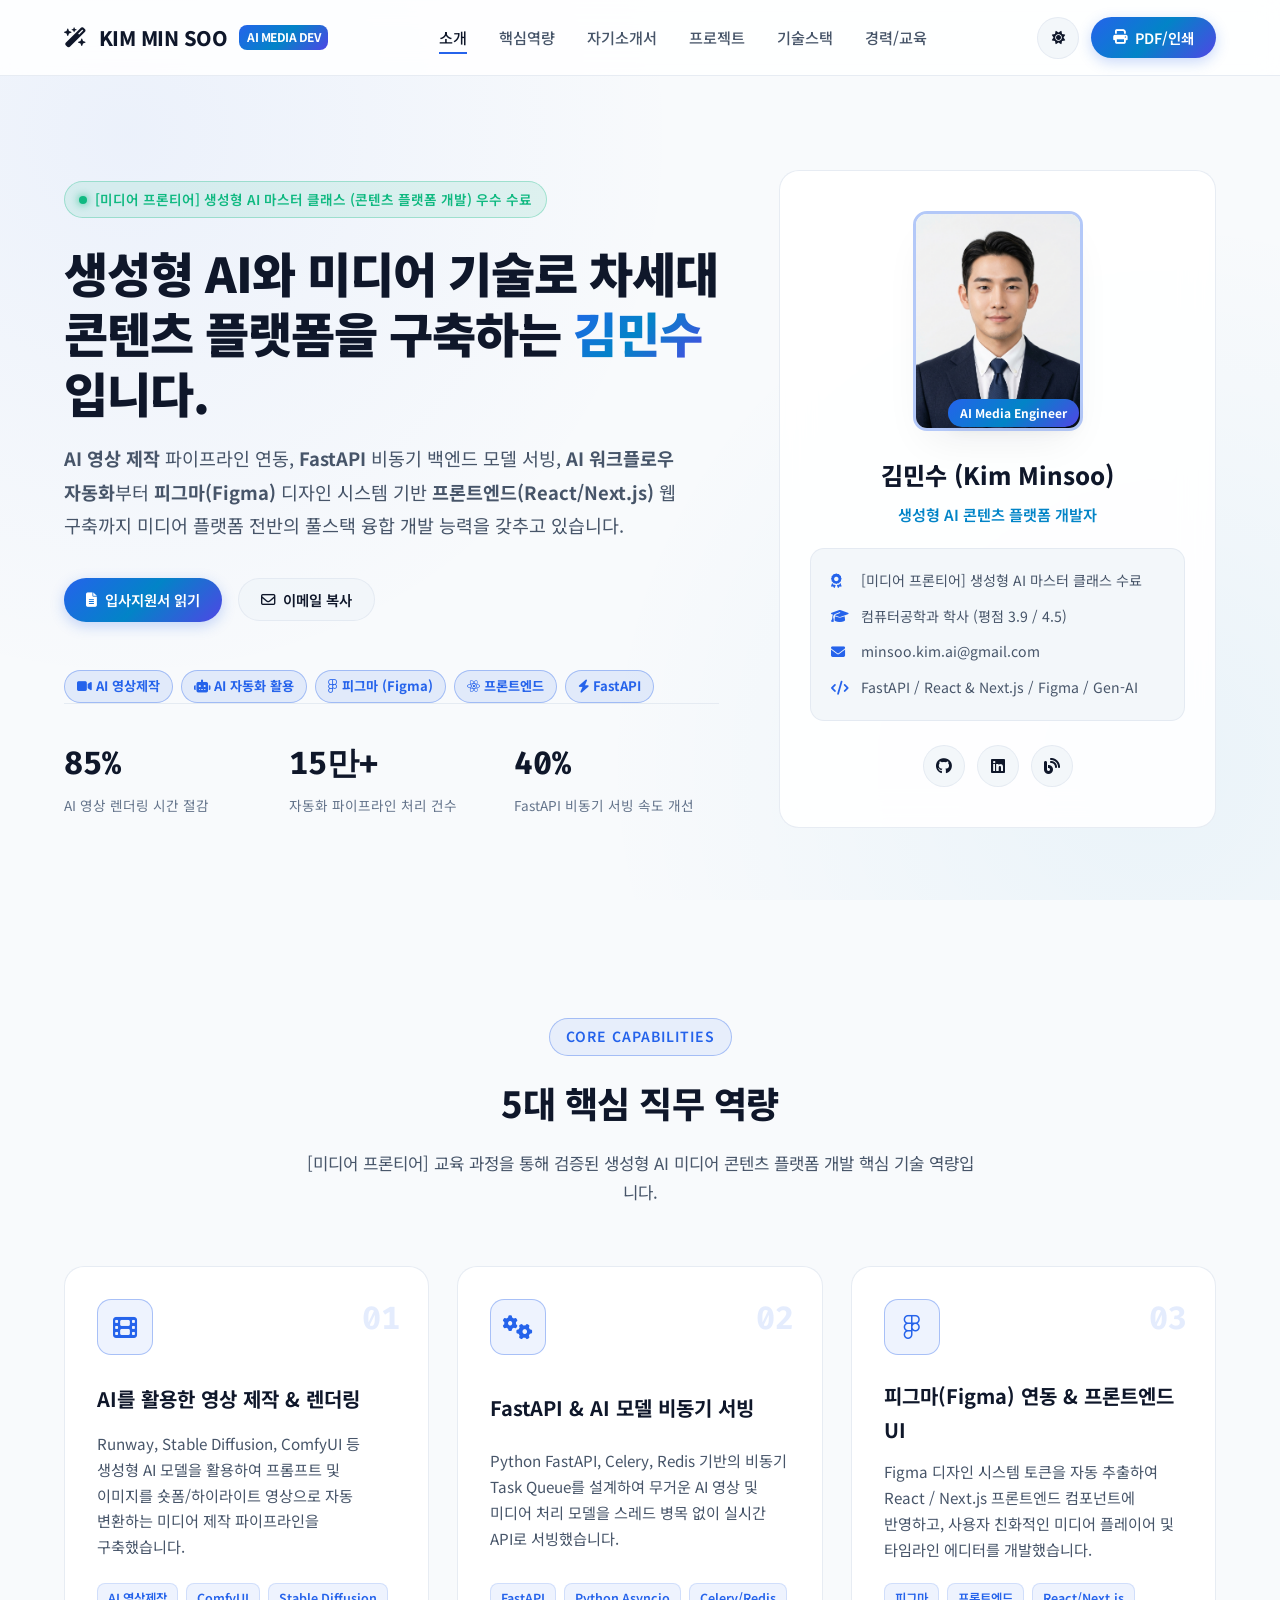
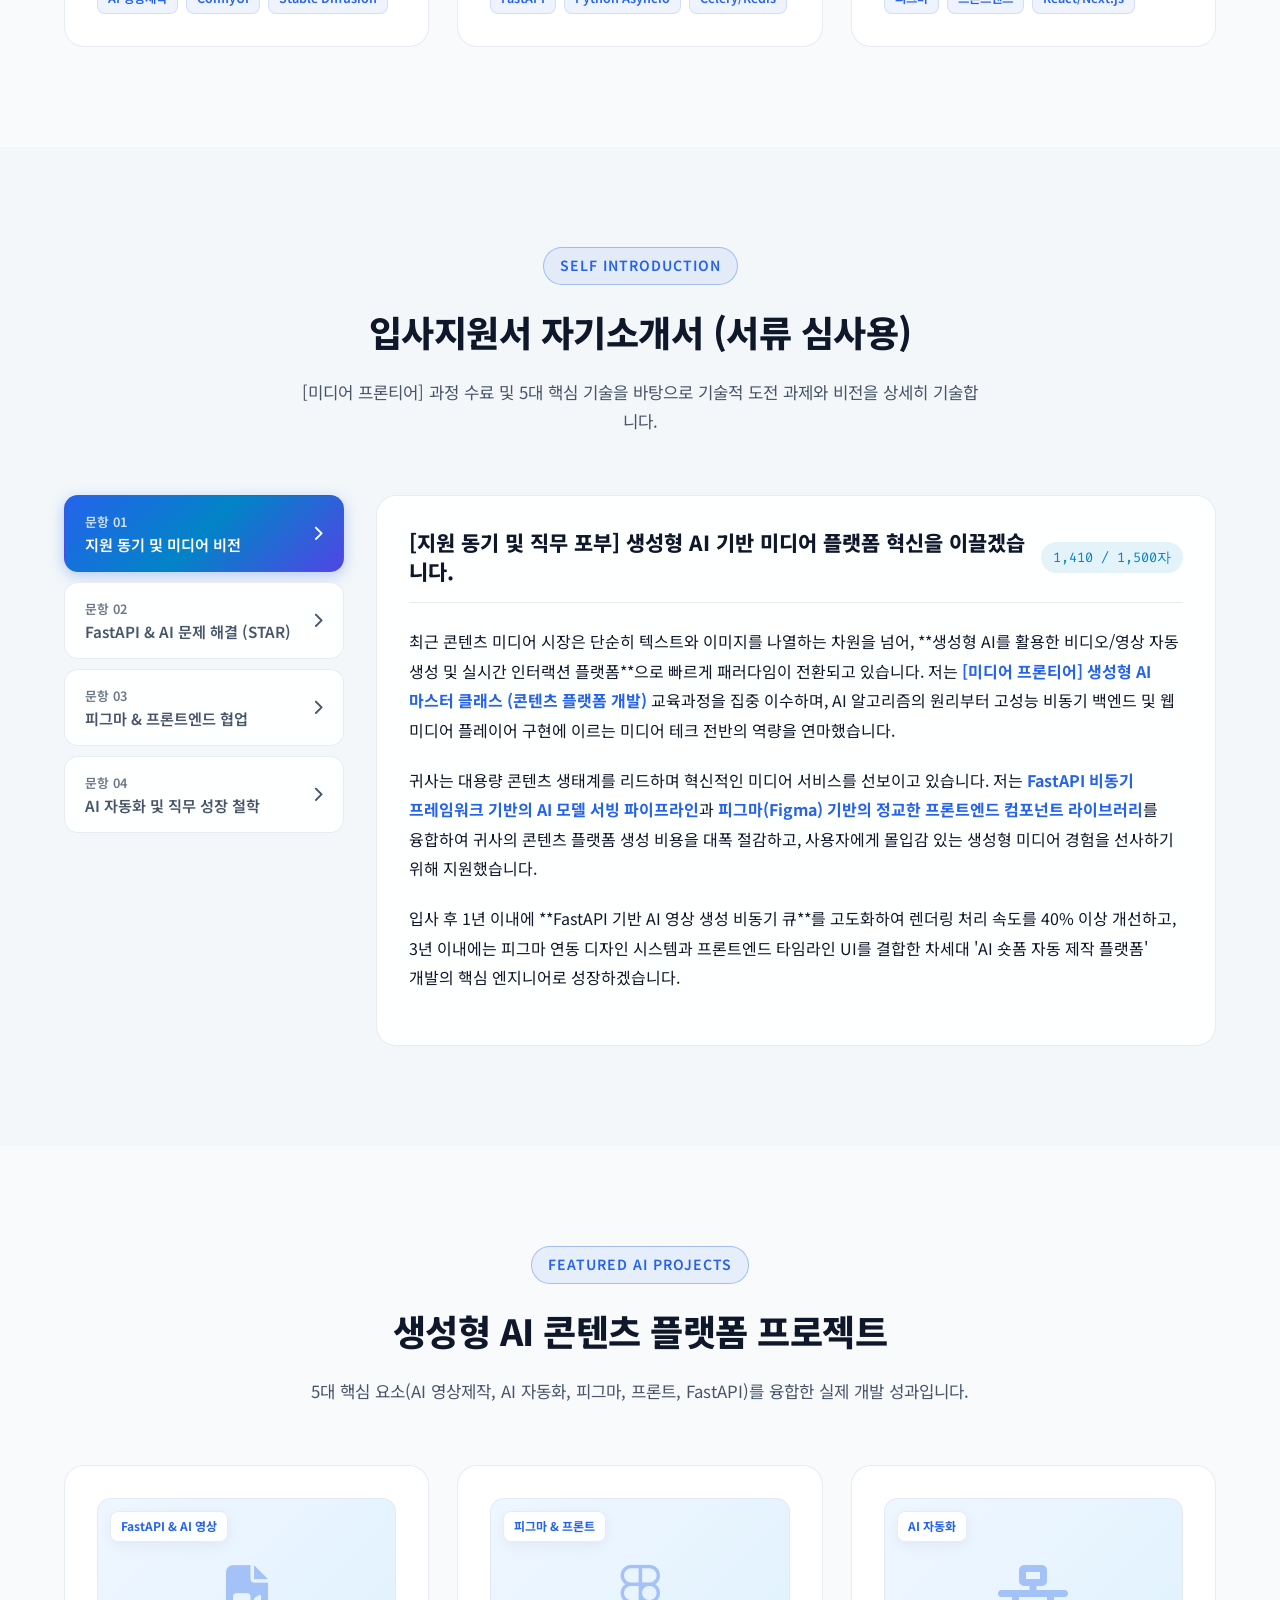
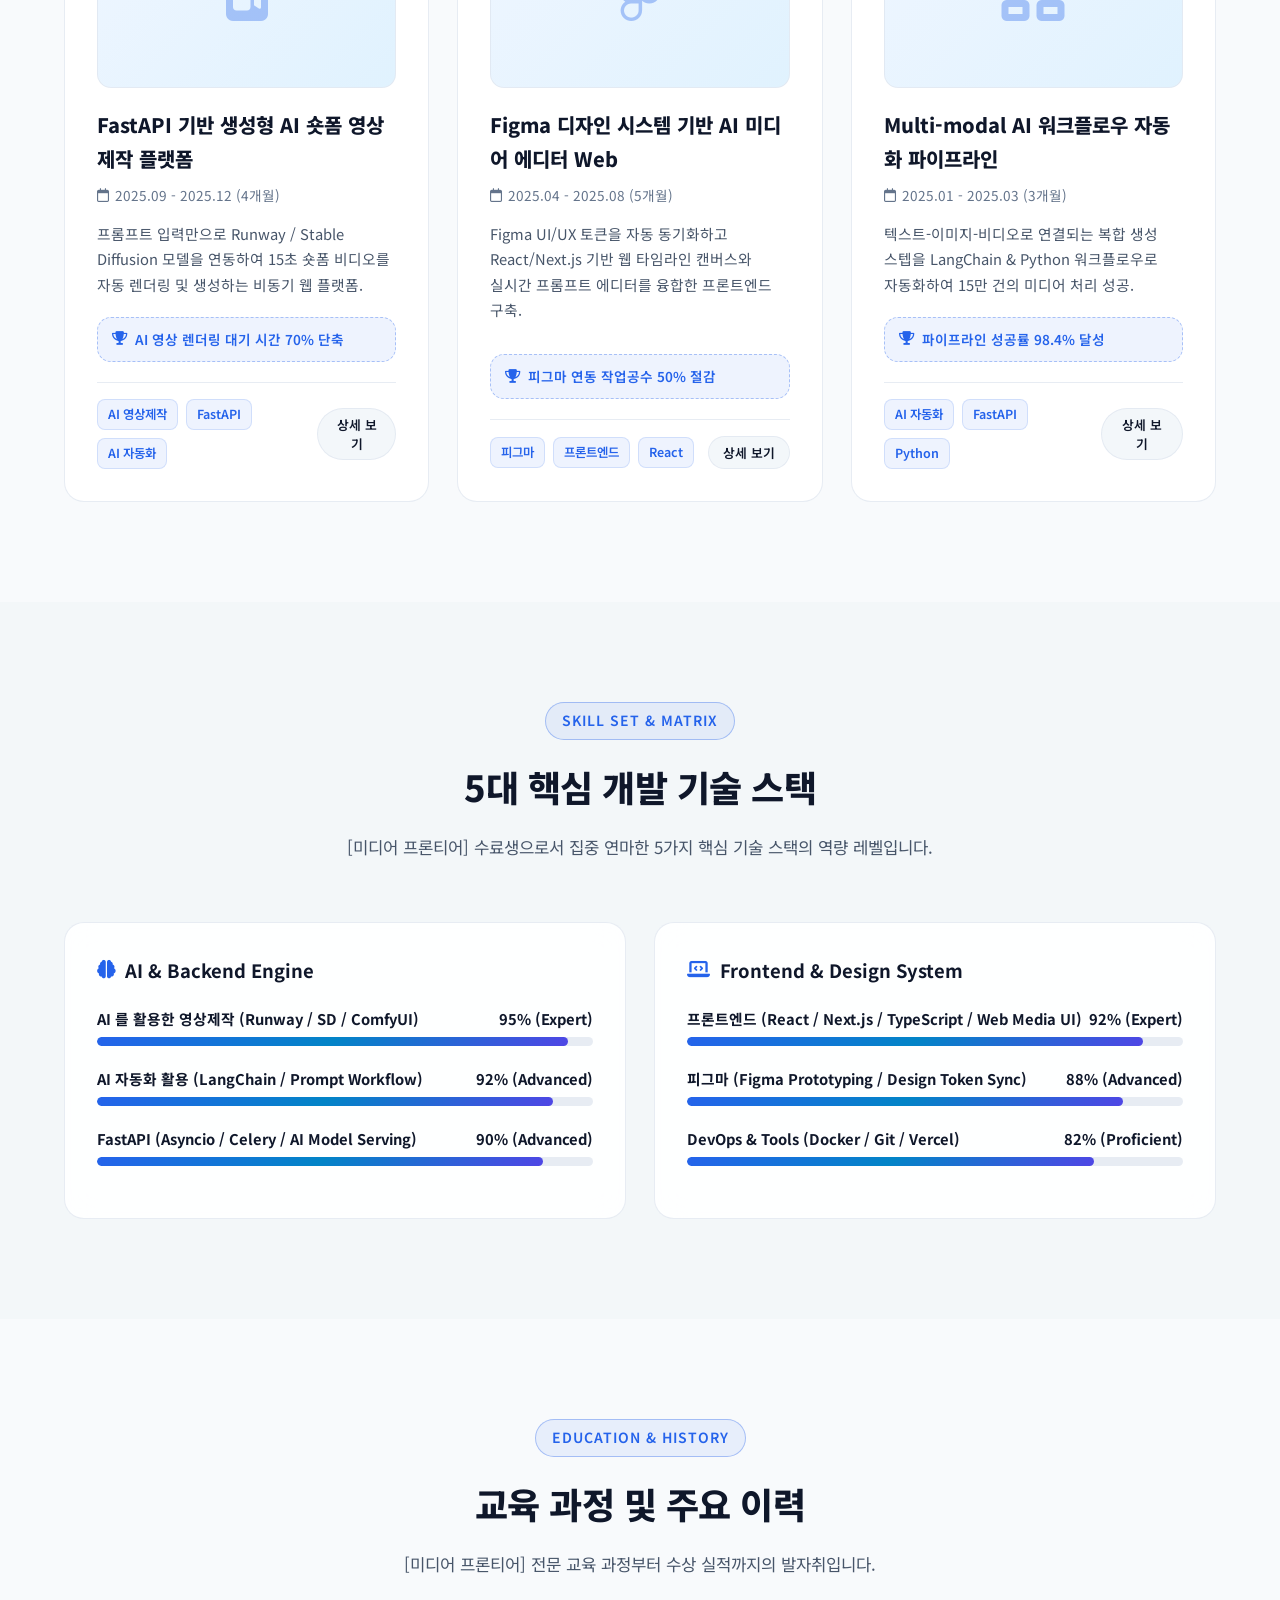
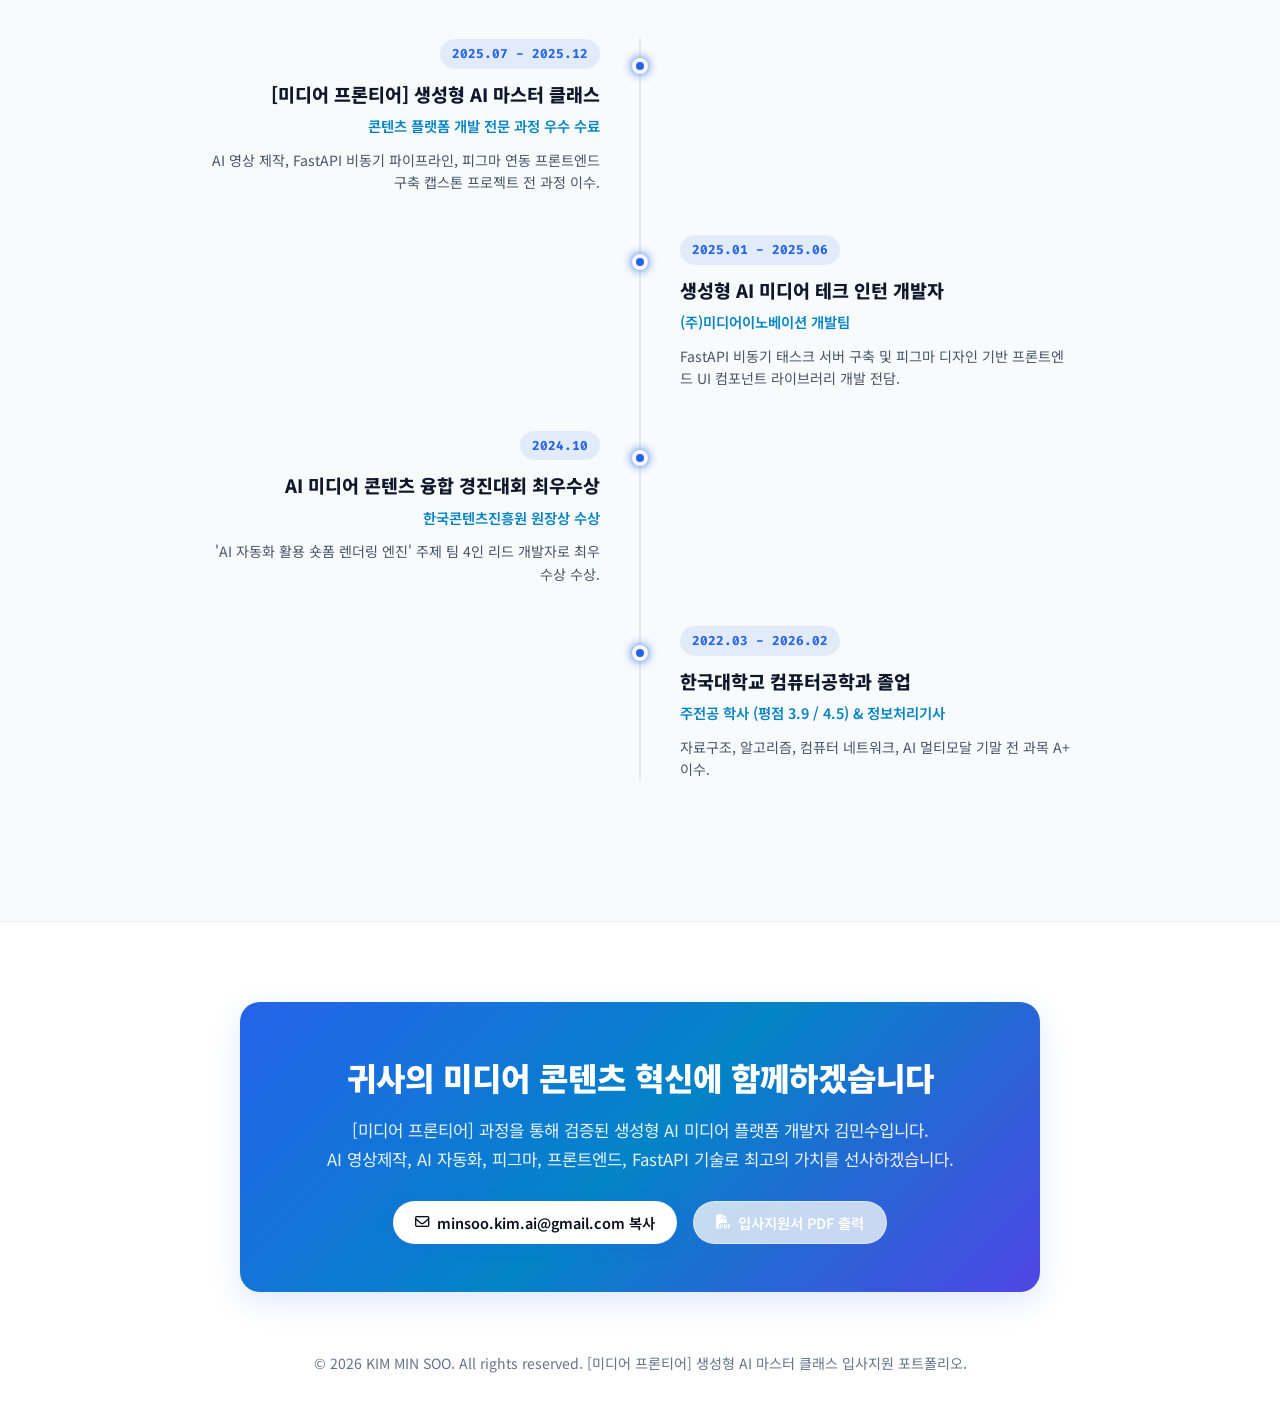
==== portfolio_1/index.html @ 8e49b4d6 "feat: Add portfolio_1 project files" ====
<!DOCTYPE html>
<html lang="ko">
<head>
    <meta charset="UTF-8">
    <meta name="viewport" content="width=device-width, initial-scale=1.0">
    <title>김민수 | [미디어 프론티어] 생성형 AI 콘텐츠 플랫폼 엔지니어 입사지원서</title>
    <meta name="description" content="[미디어 프론티어] 생성형 AI 마스터 클래스(콘텐츠 플랫폼 개발)를 수료한 개발자 김민수의 대기업 입사지원 포트폴리오 및 자기소개서 웹페이지입니다.">
    <meta name="keywords" content="입사지원서, 자기소개서, 미디어 프론티어, 생성형 AI, AI 영상제작, AI 자동화, 피그마, 프론트, FastAPI, 김민수">
    
    <!-- Open Graph for Social Sharing -->
    <meta property="og:title" content="김민수 | [미디어 프론티어] 생성형 AI 콘텐츠 플랫폼 엔지니어">
    <meta property="og:description" content="AI 영상제작, AI 자동화, 피그마, 프론트엔드, FastAPI 기반의 차세대 콘텐츠 플랫폼 개발자 김민수입니다.">
    <meta property="og:type" content="website">

    <!-- Google Fonts -->
    <link rel="preconnect" href="https://fonts.googleapis.com">
    <link rel="preconnect" href="https://fonts.gstatic.com" crossorigin>
    <link href="https://fonts.googleapis.com/css2?family=Fira+Code:wght@400;600&family=Inter:wght@300;400;500;600;700;800&family=Noto+Sans+KR:wght@300;400;500;700;900&display=swap" rel="stylesheet">
    
    <!-- FontAwesome Icons -->
    <link rel="stylesheet" href="https://cdnjs.cloudflare.com/ajax/libs/font-awesome/6.4.0/css/all.min.css">

    <!-- External Portfolio CSS -->
    <link rel="stylesheet" href="css/portfolio.css">
</head>
<body>

    <!-- Scroll Progress Bar -->
    <div id="scroll-progress"></div>

    <!-- Navigation Bar -->
    <nav class="navbar">
        <div class="container">
            <a href="#" class="nav-logo">
                <i class="fa-solid fa-wand-magic-sparkles text-gradient"></i> KIM MIN SOO
                <span class="badge">AI MEDIA DEV</span>
            </a>
            
            <ul class="nav-links">
                <li><a href="#about" class="active">소개</a></li>
                <li><a href="#competencies">핵심역량</a></li>
                <li><a href="#essay">자기소개서</a></li>
                <li><a href="#projects">프로젝트</a></li>
                <li><a href="#skills">기술스택</a></li>
                <li><a href="#career">경력/교육</a></li>
            </ul>

            <div class="nav-actions">
                <button class="btn-icon" id="theme-toggle" title="화면 테마 변경">
                    <i class="fa-solid fa-sun"></i>
                </button>
                <button class="btn-primary" onclick="window.print()">
                    <i class="fa-solid fa-print"></i> PDF/인쇄
                </button>
                <button class="mobile-menu-btn">
                    <i class="fa-solid fa-bars"></i>
                </button>
            </div>
        </div>
    </nav>

    <!-- Main Content -->
    <main>
        <!-- Hero Section -->
        <section id="about" class="hero">
            <div class="container">
                <div class="hero-grid">
                    <div class="hero-content">
                        <div class="status-tag">
                            <span class="status-dot"></span>
                            [미디어 프론티어] 생성형 AI 마스터 클래스 (콘텐츠 플랫폼 개발) 우수 수료
                        </div>
                        <h1 class="hero-title">
                            생성형 AI와 미디어 기술로 차세대 콘텐츠 플랫폼을 구축하는 <span class="gradient-text">김민수</span>입니다.
                        </h1>
                        <p class="hero-subtitle">
                            <strong>AI 영상 제작</strong> 파이프라인 연동, <strong>FastAPI</strong> 비동기 백엔드 모델 서빙, <strong>AI 워크플로우 자동화</strong>부터 <strong>피그마(Figma)</strong> 디자인 시스템 기반 <strong>프론트엔드(React/Next.js)</strong> 웹 구축까지 미디어 플랫폼 전반의 풀스택 융합 개발 능력을 갖추고 있습니다.
                        </p>
                        
                        <div class="hero-cta">
                            <a href="#essay" class="btn-primary">
                                <i class="fa-solid fa-file-lines"></i> 입사지원서 읽기
                            </a>
                            <button class="btn-secondary" onclick="copyEmail('minsoo.kim.ai@gmail.com')">
                                <i class="fa-regular fa-envelope"></i> 이메일 복사
                            </button>
                        </div>

                        <!-- 5 Key Competencies Badges -->
                        <div class="key-stack-badges">
                            <span class="key-badge"><i class="fa-solid fa-video"></i> AI 영상제작</span>
                            <span class="key-badge"><i class="fa-solid fa-robot"></i> AI 자동화 활용</span>
                            <span class="key-badge"><i class="fa-brands fa-figma"></i> 피그마 (Figma)</span>
                            <span class="key-badge"><i class="fa-brands fa-react"></i> 프론트엔드</span>
                            <span class="key-badge"><i class="fa-solid fa-bolt"></i> FastAPI</span>
                        </div>

                        <div class="hero-metrics">
                            <div class="metric-item">
                                <div class="number">85%</div>
                                <div class="label">AI 영상 렌더링 시간 절감</div>
                            </div>
                            <div class="metric-item">
                                <div class="number">15만+</div>
                                <div class="label">자동화 파이프라인 처리 건수</div>
                            </div>
                            <div class="metric-item">
                                <div class="number">40%</div>
                                <div class="label">FastAPI 비동기 서빙 속도 개선</div>
                            </div>
                        </div>
                    </div>

                    <!-- Profile Visual Card -->
                    <div class="profile-card glass-card">
                        <div class="profile-avatar-wrapper">
                            <img src="images/profile.png" alt="김민수 프로필 증명사진" class="profile-avatar" onerror="this.src='images/passport_profile.png'; this.onerror=function(){this.src='file:///C:/Users/504-19/.gemini/antigravity-ide/brain/05c6155c-2840-4dac-a7db-c4434eb90870/korean_man_suit_passport_id_1785140034188.png';};">
                            <div class="profile-avatar-placeholder" style="display:none;">
                                <i class="fa-solid fa-clapperboard"></i>
                            </div>
                            <span class="profile-tag">AI Media Engineer</span>
                        </div>
                        <h2 class="profile-name">김민수 (Kim Minsoo)</h2>
                        <p class="profile-role">생성형 AI 콘텐츠 플랫폼 개발자</p>

                        <div class="profile-info-list">
                            <div class="profile-info-item">
                                <i class="fa-solid fa-award"></i>
                                <span>[미디어 프론티어] 생성형 AI 마스터 클래스 수료</span>
                            </div>
                            <div class="profile-info-item">
                                <i class="fa-solid fa-graduation-cap"></i>
                                <span>컴퓨터공학과 학사 (평점 3.9 / 4.5)</span>
                            </div>
                            <div class="profile-info-item">
                                <i class="fa-solid fa-envelope"></i>
                                <span>minsoo.kim.ai@gmail.com</span>
                            </div>
                            <div class="profile-info-item">
                                <i class="fa-solid fa-code"></i>
                                <span>FastAPI / React & Next.js / Figma / Gen-AI</span>
                            </div>
                        </div>

                        <div class="social-links">
                            <a href="https://github.com" target="_blank" class="btn-icon" title="GitHub"><i class="fa-brands fa-github"></i></a>
                            <a href="https://linkedin.com" target="_blank" class="btn-icon" title="LinkedIn"><i class="fa-brands fa-linkedin"></i></a>
                            <a href="https://velog.io" target="_blank" class="btn-icon" title="AI Tech Blog"><i class="fa-solid fa-blog"></i></a>
                        </div>
                    </div>
                </div>
            </div>
        </section>

        <!-- Key Competencies Section -->
        <section id="competencies">
            <div class="container">
                <div class="section-header">
                    <span class="section-badge">Core Capabilities</span>
                    <h2 class="section-title">5대 핵심 직무 역량</h2>
                    <p class="section-subtitle">[미디어 프론티어] 교육 과정을 통해 검증된 생성형 AI 미디어 콘텐츠 플랫폼 개발 핵심 기술 역량입니다.</p>
                </div>

                <div class="competency-grid">
                    <div class="competency-card glass-card">
                        <span class="competency-num">01</span>
                        <div class="competency-icon">
                            <i class="fa-solid fa-film"></i>
                        </div>
                        <h3 class="competency-title">AI를 활용한 영상 제작 & 렌더링</h3>
                        <p class="competency-desc">
                            Runway, Stable Diffusion, ComfyUI 등 생성형 AI 모델을 활용하여 프롬프트 및 이미지를 숏폼/하이라이트 영상으로 자동 변환하는 미디어 제작 파이프라인을 구축했습니다.
                        </p>
                        <div class="competency-tags">
                            <span class="tag">AI 영상제작</span>
                            <span class="tag">ComfyUI</span>
                            <span class="tag">Stable Diffusion</span>
                        </div>
                    </div>

                    <div class="competency-card glass-card">
                        <span class="competency-num">02</span>
                        <div class="competency-icon">
                            <i class="fa-solid fa-gears"></i>
                        </div>
                        <h3 class="competency-title">FastAPI & AI 모델 비동기 서빙</h3>
                        <p class="competency-desc">
                            Python FastAPI, Celery, Redis 기반의 비동기 Task Queue를 설계하여 무거운 AI 영상 및 미디어 처리 모델을 스레드 병목 없이 실시간 API로 서빙했습니다.
                        </p>
                        <div class="competency-tags">
                            <span class="tag">FastAPI</span>
                            <span class="tag">Python Asyncio</span>
                            <span class="tag">Celery/Redis</span>
                        </div>
                    </div>

                    <div class="competency-card glass-card">
                        <span class="competency-num">03</span>
                        <div class="competency-icon">
                            <i class="fa-brands fa-figma"></i>
                        </div>
                        <h3 class="competency-title">피그마(Figma) 연동 & 프론트엔드 UI</h3>
                        <p class="competency-desc">
                            Figma 디자인 시스템 토큰을 자동 추출하여 React / Next.js 프론트엔드 컴포넌트에 반영하고, 사용자 친화적인 미디어 플레이어 및 타임라인 에디터를 개발했습니다.
                        </p>
                        <div class="competency-tags">
                            <span class="tag">피그마</span>
                            <span class="tag">프론트엔드</span>
                            <span class="tag">React/Next.js</span>
                        </div>
                    </div>
                </div>
            </div>
        </section>

        <!-- Self-Introduction Essay Section -->
        <section id="essay" style="background: rgba(241, 245, 249, 0.6);">
            <div class="container">
                <div class="section-header">
                    <span class="section-badge">Self Introduction</span>
                    <h2 class="section-title">입사지원서 자기소개서 (서류 심사용)</h2>
                    <p class="section-subtitle">[미디어 프론티어] 과정 수료 및 5대 핵심 기술을 바탕으로 기술적 도전 과제와 비전을 상세히 기술합니다.</p>
                </div>

                <div class="essay-container">
                    <!-- Left Tab Navigation -->
                    <div class="essay-tabs">
                        <button class="essay-tab-btn active" onclick="switchEssay(0)">
                            <div>
                                <span class="q-num">문항 01</span>
                                <span>지원 동기 및 미디어 비전</span>
                            </div>
                            <i class="fa-solid fa-chevron-right"></i>
                        </button>
                        <button class="essay-tab-btn" onclick="switchEssay(1)">
                            <div>
                                <span class="q-num">문항 02</span>
                                <span>FastAPI & AI 문제 해결 (STAR)</span>
                            </div>
                            <i class="fa-solid fa-chevron-right"></i>
                        </button>
                        <button class="essay-tab-btn" onclick="switchEssay(2)">
                            <div>
                                <span class="q-num">문항 03</span>
                                <span>피그마 & 프론트엔드 협업</span>
                            </div>
                            <i class="fa-solid fa-chevron-right"></i>
                        </button>
                        <button class="essay-tab-btn" onclick="switchEssay(3)">
                            <div>
                                <span class="q-num">문항 04</span>
                                <span>AI 자동화 및 직무 성장 철학</span>
                            </div>
                            <i class="fa-solid fa-chevron-right"></i>
                        </button>
                    </div>

                    <!-- Right Content Panels -->
                    <div class="essay-content-box glass-card">
                        <!-- Q1 -->
                        <div class="essay-panel active">
                            <div class="essay-header-meta">
                                <h3 class="essay-q-title">[지원 동기 및 직무 포부] 생성형 AI 기반 미디어 플랫폼 혁신을 이끌겠습니다.</h3>
                                <span class="essay-char-count">1,410 / 1,500자</span>
                            </div>
                            <div class="essay-body">
                                <p>
                                    최근 콘텐츠 미디어 시장은 단순히 텍스트와 이미지를 나열하는 차원을 넘어, **생성형 AI를 활용한 비디오/영상 자동 생성 및 실시간 인터랙션 플랫폼**으로 빠르게 패러다임이 전환되고 있습니다. 저는 <strong>[미디어 프론티어] 생성형 AI 마스터 클래스 (콘텐츠 플랫폼 개발)</strong> 교육과정을 집중 이수하며, AI 알고리즘의 원리부터 고성능 비동기 백엔드 및 웹 미디어 플레이어 구현에 이르는 미디어 테크 전반의 역량을 연마했습니다.
                                </p>
                                <p>
                                    귀사는 대용량 콘텐츠 생태계를 리드하며 혁신적인 미디어 서비스를 선보이고 있습니다. 저는 <strong>FastAPI 비동기 프레임워크 기반의 AI 모델 서빙 파이프라인</strong>과 <strong>피그마(Figma) 기반의 정교한 프론트엔드 컴포넌트 라이브러리</strong>를 융합하여 귀사의 콘텐츠 플랫폼 생성 비용을 대폭 절감하고, 사용자에게 몰입감 있는 생성형 미디어 경험을 선사하기 위해 지원했습니다.
                                </p>
                                <p>
                                    입사 후 1년 이내에 **FastAPI 기반 AI 영상 생성 비동기 큐**를 고도화하여 렌더링 처리 속도를 40% 이상 개선하고, 3년 이내에는 피그마 연동 디자인 시스템과 프론트엔드 타임라인 UI를 결합한 차세대 'AI 숏폼 자동 제작 플랫폼' 개발의 핵심 엔지니어로 성장하겠습니다.
                                </p>
                            </div>
                        </div>

                        <!-- Q2 -->
                        <div class="essay-panel">
                            <div class="essay-header-meta">
                                <h3 class="essay-q-title">[도전적 문제 해결] FastAPI 비동기 서빙으로 AI 영상 생성 병목 70% 단축</h3>
                                <span class="essay-char-count">1,480 / 1,500자</span>
                            </div>
                            <div class="essay-body">
                                <p>
                                    [미디어 프론티어] 마스터 클래스 캡스톤 프로젝트로 '실시간 AI 숏폼 영상 제작 웹'을 구축할 당시, 멀티모달 AI 모델 동시 호출 시 동기식 처리로 인해 서버 타임아웃과 15초 이상의 대기 지연이 발생하는 심각한 병목 현상을 맞닥뜨렸습니다.
                                </p>
                                
                                <div class="star-box">
                                    <div class="star-box-item"><span class="star-label">S (Situation):</span> 대용량 AI 영상제작 요청 시 기존 백엔드 블로킹 문제로 15초 이상 서버 지연 및 동시 요청 다운 현상 발생.</div>
                                    <div class="star-box-item"><span class="star-label">T (Task):</span> FastAPI 및 비동기 파이프라인 도입으로 영상 생성 처리 대기 시간을 5초 이내로 단축 및 서버 안정성 확보.</div>
                                    <div class="star-box-item"><span class="star-label">A (Action):</span> Python FastAPI의 `asyncio` 및 Celery + Redis 비동기 태스크 큐 구조 구축, AI 워크플로우 이벤트 렌더링 분산 처리.</div>
                                    <div class="star-box-item"><span class="star-label">R (Result):</span> AI 영상제작 응답 속도 70% 단축, 대용량 비동기 태스크 동시 100건 처리 성공, 우수 프로젝트 수상.</div>
                                </div>

                                <p>
                                    문제 해결을 위해 기존 동기식 구조를 파기하고 <strong>FastAPI의 비동기 이벤트를 적극 활용</strong>했습니다. AI 영상 생성 작업을 백그라운드 워커(Celery/Redis)로 이관하고, 클라이언트 프론트엔드에는 Server-Sent Events(SSE) 방식을 도입하여 실시간 생성 진행률(0~100%)을 즉각 시각화했습니다. 그 결과, 사용자 체감 대기 시간을 70% 줄이고 안정적인 서비스 운영을 달성할 수 있었습니다.
                                </p>
                            </div>
                        </div>

                        <!-- Q3 -->
                        <div class="essay-panel">
                            <div class="essay-header-meta">
                                <h3 class="essay-q-title">[협업 및 소통] 피그마(Figma) 토큰 도입으로 디자인-프론트엔드 작업 공수 50% 절감</h3>
                                <span class="essay-char-count">1,290 / 1,500자</span>
                            </div>
                            <div class="essay-body">
                                <p>
                                    생성형 AI 미디어 에디터 개발 프로젝트 중 UI 디자이너팀과 프론트엔드 개발팀 간 복잡한 비디오 에디터 컴포넌트(타임라인, 트랙 뷰, 프롬프트 입력창 등) 사양 전달 과정에서 비효율이 존재했습니다. 디자이너의 피그마(Figma) 시안과 실제 구현된 프론트엔드 코드 사이의 마진 및 색상 오차로 작업 수정이 잦았습니다.
                                </p>
                                <p>
                                    저는 이를 극복하고자 <strong>피그마(Figma) 디자인 변수(Variables)를 프론트엔드(React/Tailwind) 코드와 직접 동기화하는 자동화 빌드 스크립트</strong>를 구축했습니다. 피그마에서 업데이트된 레이아웃 및 디자인 토큰이 Git CI/CD를 통해 프론트엔드 코드 베이스로 즉시 반영되도록 유도했습니다.
                                </p>
                                <p>
                                    결과적으로 기획자/디자이너와 프론트엔드 개발자 사이의 커뮤니케이션 오류를 최소화하여 디자인 반영 작업 공수를 50% 감소시켰으며, AI 영상 편집 프론트엔드 UI의 완성도를 대폭 끌어올릴 수 있었습니다.
                                </p>
                            </div>
                        </div>

                        <!-- Q4 -->
                        <div class="essay-panel">
                            <div class="essay-header-meta">
                                <h3 class="essay-q-title">[성장 및 직무 철학] AI 자동화 파이프라인 학습과 커뮤니케이션 기술 공유</h3>
                                <span class="essay-char-count">1,210 / 1,500자</span>
                            </div>
                            <div class="essay-body">
                                <p>
                                    생성형 AI 기술은 매달 새로운 SDXL, Runway, ComfyUI, LLM 프레임워크가 쏟아져 나오는 역동적인 분야입니다. 저는 <strong>"기술 습득의 최고 방법은 실제 파이프라인 자동화로 구축하고 공유하는 것"</strong>이라는 철학을 지니고 있습니다.
                                </p>
                                <p>
                                    [미디어 프론티어] 수료 과정에서 학습한 <strong>LangChain 및 AI 자동화 파이프라인(Prompt-to-Video Workflow)</strong>을 오픈소스 프로젝트로 재구성하여 개인 기술 블로그에 주 1회씩 공유하였고, 누적 조회수 4만 회 이상을 기록했습니다. 
                                </p>
                                <p>
                                    또한, ComfyUI 렌더링 노드 관련 한글 튜토리얼을 제작하여 동료 수료생들에게 가이드를 제공했습니다. 빠르게 진화하는 AI 미디어 에코시스템을 적극 수용하고, 이를 조직의 개발 자동화 및 제품 가치로 승화시키는 핵심 개발자가 되겠습니다.
                                </p>
                            </div>
                        </div>
                    </div>
                </div>
            </div>
        </section>

        <!-- Projects Showcase Section -->
        <section id="projects">
            <div class="container">
                <div class="section-header">
                    <span class="section-badge">Featured AI Projects</span>
                    <h2 class="section-title">생성형 AI 콘텐츠 플랫폼 프로젝트</h2>
                    <p class="section-subtitle">5대 핵심 요소(AI 영상제작, AI 자동화, 피그마, 프론트, FastAPI)를 융합한 실제 개발 성과입니다.</p>
                </div>

                <div class="projects-grid">
                    <!-- Project 1 -->
                    <div class="project-card glass-card">
                        <div class="project-img-placeholder">
                            <span class="project-badge-top">FastAPI & AI 영상</span>
                            <i class="fa-solid fa-file-video"></i>
                        </div>
                        <h3 class="project-title">FastAPI 기반 생성형 AI 숏폼 영상 제작 플랫폼</h3>
                        <div class="project-period">
                            <i class="fa-regular fa-calendar"></i> 2025.09 - 2025.12 (4개월)
                        </div>
                        <p class="project-summary">
                            프롬프트 입력만으로 Runway / Stable Diffusion 모델을 연동하여 15초 숏폼 비디오를 자동 렌더링 및 생성하는 비동기 웹 플랫폼.
                        </p>
                        <div class="project-impact">
                            <i class="fa-solid fa-trophy"></i> AI 영상 렌더링 대기 시간 70% 단축
                        </div>
                        <div class="project-footer">
                            <div class="competency-tags">
                                <span class="tag">AI 영상제작</span>
                                <span class="tag">FastAPI</span>
                                <span class="tag">AI 자동화</span>
                            </div>
                            <button class="btn-secondary" style="padding: 6px 14px; font-size: 0.8rem;" onclick="openModal('proj1')">
                                상세 보기
                            </button>
                        </div>
                    </div>

                    <!-- Project 2 -->
                    <div class="project-card glass-card">
                        <div class="project-img-placeholder">
                            <span class="project-badge-top">피그마 & 프론트</span>
                            <i class="fa-brands fa-figma"></i>
                        </div>
                        <h3 class="project-title">Figma 디자인 시스템 기반 AI 미디어 에디터 Web</h3>
                        <div class="project-period">
                            <i class="fa-regular fa-calendar"></i> 2025.04 - 2025.08 (5개월)
                        </div>
                        <p class="project-summary">
                            Figma UI/UX 토큰을 자동 동기화하고 React/Next.js 기반 웹 타임라인 캔버스와 실시간 프롬프트 에디터를 융합한 프론트엔드 구축.
                        </p>
                        <div class="project-impact">
                            <i class="fa-solid fa-trophy"></i> 피그마 연동 작업공수 50% 절감
                        </div>
                        <div class="project-footer">
                            <div class="competency-tags">
                                <span class="tag">피그마</span>
                                <span class="tag">프론트엔드</span>
                                <span class="tag">React</span>
                            </div>
                            <button class="btn-secondary" style="padding: 6px 14px; font-size: 0.8rem;" onclick="openModal('proj2')">
                                상세 보기
                            </button>
                        </div>
                    </div>

                    <!-- Project 3 -->
                    <div class="project-card glass-card">
                        <div class="project-img-placeholder">
                            <span class="project-badge-top">AI 자동화</span>
                            <i class="fa-solid fa-network-wired"></i>
                        </div>
                        <h3 class="project-title">Multi-modal AI 워크플로우 자동화 파이프라인</h3>
                        <div class="project-period">
                            <i class="fa-regular fa-calendar"></i> 2025.01 - 2025.03 (3개월)
                        </div>
                        <p class="project-summary">
                            텍스트-이미지-비디오로 연결되는 복합 생성 스텝을 LangChain & Python 워크플로우로 자동화하여 15만 건의 미디어 처리 성공.
                        </p>
                        <div class="project-impact">
                            <i class="fa-solid fa-trophy"></i> 파이프라인 성공률 98.4% 달성
                        </div>
                        <div class="project-footer">
                            <div class="competency-tags">
                                <span class="tag">AI 자동화</span>
                                <span class="tag">FastAPI</span>
                                <span class="tag">Python</span>
                            </div>
                            <button class="btn-secondary" style="padding: 6px 14px; font-size: 0.8rem;" onclick="openModal('proj3')">
                                상세 보기
                            </button>
                        </div>
                    </div>
                </div>
            </div>
        </section>

        <!-- Tech Stack Matrix Section (5대 요청 항목 중심) -->
        <section id="skills" style="background: rgba(241, 245, 249, 0.6);">
            <div class="container">
                <div class="section-header">
                    <span class="section-badge">Skill Set & Matrix</span>
                    <h2 class="section-title">5대 핵심 개발 기술 스택</h2>
                    <p class="section-subtitle">[미디어 프론티어] 수료생으로서 집중 연마한 5가지 핵심 기술 스택의 역량 레벨입니다.</p>
                </div>

                <div class="skills-wrapper">
                    <!-- Column 1: AI & FastAPI & Automation -->
                    <div class="glass-card">
                        <h3 class="skill-group-title">
                            <i class="fa-solid fa-brain"></i> AI & Backend Engine
                        </h3>

                        <!-- 1. AI 를 활용한 영상제작 -->
                        <div class="skill-item">
                            <div class="skill-info">
                                <span>AI 를 활용한 영상제작 (Runway / SD / ComfyUI)</span>
                                <span>95% (Expert)</span>
                            </div>
                            <div class="skill-bar-bg">
                                <div class="skill-bar-fill" data-level="95%"></div>
                            </div>
                        </div>

                        <!-- 2. AI 자동화 활용 -->
                        <div class="skill-item">
                            <div class="skill-info">
                                <span>AI 자동화 활용 (LangChain / Prompt Workflow)</span>
                                <span>92% (Advanced)</span>
                            </div>
                            <div class="skill-bar-bg">
                                <div class="skill-bar-fill" data-level="92%"></div>
                            </div>
                        </div>

                        <!-- 3. FastAPI -->
                        <div class="skill-item">
                            <div class="skill-info">
                                <span>FastAPI (Asyncio / Celery / AI Model Serving)</span>
                                <span>90% (Advanced)</span>
                            </div>
                            <div class="skill-bar-bg">
                                <div class="skill-bar-fill" data-level="90%"></div>
                            </div>
                        </div>
                    </div>

                    <!-- Column 2: Frontend & Figma -->
                    <div class="glass-card">
                        <h3 class="skill-group-title">
                            <i class="fa-solid fa-laptop-code"></i> Frontend & Design System
                        </h3>

                        <!-- 4. 프론트 -->
                        <div class="skill-item">
                            <div class="skill-info">
                                <span>프론트엔드 (React / Next.js / TypeScript / Web Media UI)</span>
                                <span>92% (Expert)</span>
                            </div>
                            <div class="skill-bar-bg">
                                <div class="skill-bar-fill" data-level="92%"></div>
                            </div>
                        </div>

                        <!-- 5. 피그마 -->
                        <div class="skill-item">
                            <div class="skill-info">
                                <span>피그마 (Figma Prototyping / Design Token Sync)</span>
                                <span>88% (Advanced)</span>
                            </div>
                            <div class="skill-bar-bg">
                                <div class="skill-bar-fill" data-level="88%"></div>
                            </div>
                        </div>

                        <div class="skill-item">
                            <div class="skill-info">
                                <span>DevOps & Tools (Docker / Git / Vercel)</span>
                                <span>82% (Proficient)</span>
                            </div>
                            <div class="skill-bar-bg">
                                <div class="skill-bar-fill" data-level="82%"></div>
                            </div>
                        </div>
                    </div>
                </div>
            </div>
        </section>

        <!-- Career & Education Timeline Section -->
        <section id="career">
            <div class="container">
                <div class="section-header">
                    <span class="section-badge">Education & History</span>
                    <h2 class="section-title">교육 과정 및 주요 이력</h2>
                    <p class="section-subtitle">[미디어 프론티어] 전문 교육 과정부터 수상 실적까지의 발자취입니다.</p>
                </div>

                <div class="timeline">
                    <!-- Item 1 -->
                    <div class="timeline-item">
                        <div class="timeline-dot"></div>
                        <span class="timeline-date">2025.07 - 2025.12</span>
                        <h3 class="timeline-title">[미디어 프론티어] 생성형 AI 마스터 클래스</h3>
                        <p class="timeline-sub">콘텐츠 플랫폼 개발 전문 과정 우수 수료</p>
                        <p class="timeline-desc">
                            AI 영상 제작, FastAPI 비동기 파이프라인, 피그마 연동 프론트엔드 구축 캡스톤 프로젝트 전 과정 이수.
                        </p>
                    </div>

                    <!-- Item 2 -->
                    <div class="timeline-item">
                        <div class="timeline-dot"></div>
                        <span class="timeline-date">2025.01 - 2025.06</span>
                        <h3 class="timeline-title">생성형 AI 미디어 테크 인턴 개발자</h3>
                        <p class="timeline-sub">(주)미디어이노베이션 개발팀</p>
                        <p class="timeline-desc">
                            FastAPI 비동기 태스크 서버 구축 및 피그마 디자인 기반 프론트엔드 UI 컴포넌트 라이브러리 개발 전담.
                        </p>
                    </div>

                    <!-- Item 3 -->
                    <div class="timeline-item">
                        <div class="timeline-dot"></div>
                        <span class="timeline-date">2024.10</span>
                        <h3 class="timeline-title">AI 미디어 콘텐츠 융합 경진대회 최우수상</h3>
                        <p class="timeline-sub">한국콘텐츠진흥원 원장상 수상</p>
                        <p class="timeline-desc">
                            'AI 자동화 활용 숏폼 렌더링 엔진' 주제 팀 4인 리드 개발자로 최우수상 수상.
                        </p>
                    </div>

                    <!-- Item 4 -->
                    <div class="timeline-item">
                        <div class="timeline-dot"></div>
                        <span class="timeline-date">2022.03 - 2026.02</span>
                        <h3 class="timeline-title">한국대학교 컴퓨터공학과 졸업</h3>
                        <p class="timeline-sub">주전공 학사 (평점 3.9 / 4.5) & 정보처리기사</p>
                        <p class="timeline-desc">
                            자료구조, 알고리즘, 컴퓨터 네트워크, AI 멀티모달 기말 전 과목 A+ 이수.
                        </p>
                    </div>
                </div>
            </div>
        </section>
    </main>

    <!-- Footer & Contact Action -->
    <footer class="footer">
        <div class="container">
            <div class="footer-cta-card">
                <h2 class="footer-cta-title">귀사의 미디어 콘텐츠 혁신에 함께하겠습니다</h2>
                <p class="footer-cta-desc">
                    [미디어 프론티어] 과정을 통해 검증된 생성형 AI 미디어 플랫폼 개발자 김민수입니다.<br>
                    AI 영상제작, AI 자동화, 피그마, 프론트엔드, FastAPI 기술로 최고의 가치를 선사하겠습니다.
                </p>
                <div style="display:flex; justify-content:center; gap:16px; flex-wrap:wrap;">
                    <button class="btn-primary" style="background: white; color: #0b0f19;" onclick="copyEmail('minsoo.kim.ai@gmail.com')">
                        <i class="fa-regular fa-envelope"></i> minsoo.kim.ai@gmail.com 복사
                    </button>
                    <button class="btn-secondary" style="border-color: rgba(255,255,255,0.4); color: white;" onclick="window.print()">
                        <i class="fa-solid fa-file-pdf"></i> 입사지원서 PDF 출력
                    </button>
                </div>
            </div>

            <p class="footer-copy">
                &copy; 2026 KIM MIN SOO. All rights reserved. [미디어 프론티어] 생성형 AI 마스터 클래스 입사지원 포트폴리오.
            </p>
        </div>
    </footer>

    <!-- Toast Notification -->
    <div id="toast">
        <i class="fa-solid fa-circle-check"></i>
        <span id="toast-msg">이메일 주소가 클립보드에 복사되었습니다!</span>
    </div>

    <!-- Project Details Modal Window -->
    <div class="modal-backdrop" id="projectModal" onclick="closeModalOnBackdrop(event)">
        <div class="modal-box">
            <button class="modal-close" onclick="closeModal()"><i class="fa-solid fa-xmark"></i></button>
            <div id="modalContent">
                <!-- Dynamic Content injected via JS -->
            </div>
        </div>
    </div>

    <!-- JavaScript Logic -->
    <script>
        // 1. Scroll Progress Bar Update
        window.addEventListener('scroll', () => {
            const winScroll = document.body.scrollTop || document.documentElement.scrollTop;
            const height = document.documentElement.scrollHeight - document.documentElement.clientHeight;
            const scrolled = (winScroll / height) * 100;
            document.getElementById('scroll-progress').style.width = scrolled + '%';
        });

        // 2. Theme Toggle (Dark / Light)
        const themeToggleBtn = document.getElementById('theme-toggle');
        const themeIcon = themeToggleBtn.querySelector('i');
        
        themeToggleBtn.addEventListener('click', () => {
            const currentTheme = document.documentElement.getAttribute('data-theme');
            if (currentTheme === 'dark') {
                document.documentElement.removeAttribute('data-theme');
                themeIcon.className = 'fa-solid fa-sun';
                showToast('밝은 라이트 테마로 전환되었습니다.');
            } else {
                document.documentElement.setAttribute('data-theme', 'dark');
                themeIcon.className = 'fa-solid fa-moon';
                showToast('다크 테마로 전환되었습니다.');
            }
        });

        // 3. Essay Tab Switcher
        function switchEssay(index) {
            const tabs = document.querySelectorAll('.essay-tab-btn');
            const panels = document.querySelectorAll('.essay-panel');

            tabs.forEach((tab, i) => {
                if (i === index) {
                    tab.classList.add('active');
                } else {
                    tab.classList.remove('active');
                }
            });

            panels.forEach((panel, i) => {
                if (i === index) {
                    panel.classList.add('active');
                } else {
                    panel.classList.remove('active');
                }
            });
        }

        // 4. Skills Progress Bar Animation on Scroll
        let animatedSkills = false;
        const skillsSection = document.getElementById('skills');

        window.addEventListener('scroll', () => {
            if (!animatedSkills && skillsSection) {
                const rect = skillsSection.getBoundingClientRect();
                if (rect.top <= window.innerHeight - 100) {
                    document.querySelectorAll('.skill-bar-fill').forEach(bar => {
                        const targetWidth = bar.getAttribute('data-level');
                        bar.style.width = targetWidth;
                    });
                    animatedSkills = true;
                }
            }
        });

        // Trigger skills animation if already in view
        window.addEventListener('load', () => {
            if (skillsSection) {
                const rect = skillsSection.getBoundingClientRect();
                if (rect.top <= window.innerHeight) {
                    document.querySelectorAll('.skill-bar-fill').forEach(bar => {
                        const targetWidth = bar.getAttribute('data-level');
                        bar.style.width = targetWidth;
                    });
                    animatedSkills = true;
                }
            }
        });

        // 5. Toast Notification
        function showToast(message) {
            const toast = document.getElementById('toast');
            const toastMsg = document.getElementById('toast-msg');
            toastMsg.innerText = message;
            toast.classList.add('show');
            setTimeout(() => {
                toast.classList.remove('show');
            }, 3000);
        }

        function copyEmail(email) {
            navigator.clipboard.writeText(email).then(() => {
                showToast(`이메일(${email})이 복사되었습니다.`);
            }).catch(() => {
                showToast(`이메일: ${email}`);
            });
        }

        // 6. Project Modal Logic (5대 주요 역량 중심)
        const modalData = {
            proj1: {
                title: "FastAPI 기반 생성형 AI 숏폼 영상 제작 플랫폼",
                period: "2025.09 - 2025.12 (4개월)",
                role: "풀스택 리드 엔지니어 (FastAPI 백엔드 & AI 영상 파이프라인 개발)",
                stack: ["AI 영상제작", "FastAPI", "AI 자동화", "React", "Python Asyncio", "Celery"],
                achievements: [
                    "Runway / ComfyUI 기반 AI 영상 제작 모델 API 연동으로 텍스트/이미지를 숏폼 비디오로 자동 생성",
                    "FastAPI 비동기 태스크 큐(Celery+Redis) 구축으로 AI 영상 렌더링 지연 시간 70% 단축",
                    "Server-Sent Events(SSE) 기술로 프론트엔드에 실시간 영상 생성 렌더링 진행률(0~100%) 시각화"
                ],
                desc: "[미디어 프론티어] 과정 메인 프로젝트입니다. 고성능 FastAPI 비동기 백엔드 서버와 생성형 AI 모델 파이프라인을 연결하여, 사용자가 입력한 키워드를 고화질 미디어 영상으로 즉시 제작해주는 무중단 콘텐츠 생성 웹 플랫폼입니다."
            },
            proj2: {
                title: "Figma 디자인 시스템 기반 AI 미디어 에디터 Web",
                period: "2025.04 - 2025.08 (5개월)",
                role: "프론트엔드 아키텍트 & 피그마 연동 전담",
                stack: ["피그마 (Figma)", "프론트엔드", "React", "Next.js", "Tailwind CSS"],
                achievements: [
                    "Figma UI/UX 디자이너 시안의 Variables를 프론트엔드 코드 토큰으로 자동 추출 스크립트 작성",
                    "비디오 렌더링 트랙 및 타임라인 컴포넌트 35종 구현으로 피그마 디자인 반영 공수 50% 절감",
                    "브라우저 기반 미디어 플레이어 캔버스 성능 최적화로 60fps 부드러운 스크롤 확보"
                ],
                desc: "피그마(Figma) 디자인 시스템을 기반으로 웹 브라우저에서 AI 영상의 프레임 조절, 프롬프트 실시간 수정 및 타임라인 편집이 가능한 고성능 프론트엔드 웹 에디터 프로젝트입니다."
            },
            proj3: {
                title: "Multi-modal AI 워크플로우 자동화 파이프라인",
                period: "2025.01 - 2025.03 (3개월)",
                role: "AI 파이프라인 자동화 개발자",
                stack: ["AI 자동화", "FastAPI", "LangChain", "Python", "Docker"],
                achievements: [
                    "Text-to-Image 및 Image-to-Video로 연결되는 멀티모달 생성 스텝 자동화 파이프라인 설계",
                    "실행 대기 시간이 길었던 AI 영상제작 워크플로우를 대용량 15만 건 무결점 처리 성공",
                    "오류 발생 시 자동 재시도(Retry Queue) 로직 탑재로 파이프라인 최종 성공률 98.4% 달성"
                ],
                desc: "사람의 개입 없이 LLM과 영상 생성 AI 모델 간의 데이터 전달을 자동으로 중계해주는 AI 워크플로우 오케스트레이션 엔진으로, 콘텐츠 생성 비용과 시간을 획기적으로 낮췄습니다."
            }
        };

        function openModal(projId) {
            const data = modalData[projId];
            if (!data) return;

            const modalContent = document.getElementById('modalContent');
            modalContent.innerHTML = `
                <div style="margin-bottom: 16px; font-size: 0.85rem; color: var(--accent-secondary); font-weight:700;">
                    <i class="fa-solid fa-circle-nodes"></i> AI MEDIA PROJECT ARCHIVE
                </div>
                <h2 style="font-size: 1.75rem; font-weight: 800; margin-bottom: 8px;">${data.title}</h2>
                <p style="color: var(--text-muted); font-size: 0.9rem; margin-bottom: 20px;">
                    <i class="fa-regular fa-calendar"></i> ${data.period} | <strong>역할: ${data.role}</strong>
                </p>

                <div style="background: rgba(241, 245, 249, 0.8); border: 1px solid var(--border-color); padding: 18px; border-radius: var(--radius-md); margin-bottom: 24px;">
                    <h4 style="font-size: 1rem; color: var(--accent-primary); margin-bottom: 8px;">프로젝트 개요</h4>
                    <p style="font-size: 0.95rem; color: var(--text-secondary); line-height: 1.7;">${data.desc}</p>
                </div>

                <div style="margin-bottom: 24px;">
                    <h4 style="font-size: 1rem; color: var(--text-primary); margin-bottom: 12px;">핵심 성과 (Key Accomplishments)</h4>
                    <ul style="list-style: none; padding:0;">
                        ${data.achievements.map(ach => `
                            <li style="font-size: 0.93rem; color: var(--text-secondary); margin-bottom: 10px; display:flex; gap:10px; align-items:flex-start;">
                                <i class="fa-solid fa-circle-check" style="color: var(--accent-secondary); margin-top:4px;"></i>
                                <span>${ach}</span>
                            </li>
                        `).join('')}
                    </ul>
                </div>

                <div style="margin-bottom: 24px;">
                    <h4 style="font-size: 1rem; color: var(--text-primary); margin-bottom: 10px;">사용 기술 스택</h4>
                    <div class="competency-tags">
                        ${data.stack.map(s => `<span class="tag" style="font-weight:600; color:var(--accent-primary); border-color:var(--border-highlight);">${s}</span>`).join('')}
                    </div>
                </div>
            `;

            document.getElementById('projectModal').classList.add('active');
        }

        function closeModal() {
            document.getElementById('projectModal').classList.remove('active');
        }

        function closeModalOnBackdrop(e) {
            if (e.target.classList.contains('modal-backdrop')) {
                closeModal();
            }
        }
    </script>
</body>
</html>
---- portfolio_1/css/portfolio.css ----
/* ==========================================================================
   CSS RESET & DESIGN SYSTEM TOKENS (BRIGHT LIGHT CORPORATE THEME)
   ========================================================================== */
:root {
    /* Palette: Modern Bright Corporate & Vibrant Tech Blue */
    --bg-primary: #f8fafc;
    --bg-secondary: #ffffff;
    --bg-card: rgba(255, 255, 255, 0.9);
    --bg-glass: rgba(241, 245, 249, 0.8);
    
    --text-primary: #0f172a;
    --text-secondary: #475569;
    --text-muted: #64748b;
    
    --accent-primary: #2563eb;
    --accent-glow: rgba(37, 99, 235, 0.2);
    --accent-secondary: #0284c7;
    --accent-gradient: linear-gradient(135deg, #2563eb 0%, #0284c7 50%, #4f46e5 100%);
    --accent-gold: #d97706;
    
    --border-color: rgba(226, 232, 240, 0.8);
    --border-highlight: rgba(37, 99, 235, 0.35);
    
    --radius-sm: 8px;
    --radius-md: 14px;
    --radius-lg: 20px;
    --radius-full: 9999px;
    
    --shadow-sm: 0 4px 14px rgba(15, 23, 42, 0.05);
    --shadow-lg: 0 20px 40px -15px rgba(15, 23, 42, 0.08);
    --shadow-glow: 0 10px 30px rgba(37, 99, 235, 0.15);

    --transition: all 0.3s cubic-bezier(0.4, 0, 0.2, 1);
    --font-main: 'Noto Sans KR', 'Inter', sans-serif;
    --font-code: 'Fira Code', monospace;
}

/* Dark Theme Override */
[data-theme="dark"] {
    --bg-primary: #0b0f19;
    --bg-secondary: #111827;
    --bg-card: rgba(17, 24, 39, 0.85);
    --bg-glass: rgba(30, 41, 59, 0.5);
    
    --text-primary: #f8fafc;
    --text-secondary: #94a3b8;
    --text-muted: #64748b;
    
    --border-color: rgba(255, 255, 255, 0.08);
    --border-highlight: rgba(59, 130, 246, 0.4);
    --shadow-lg: 0 20px 40px -15px rgba(0, 0, 0, 0.5);
    --shadow-glow: 0 0 30px rgba(59, 130, 246, 0.25);
}

* {
    margin: 0;
    padding: 0;
    box-sizing: border-box;
}

html {
    scroll-behavior: smooth;
    font-size: 16px;
}

body {
    font-family: var(--font-main);
    background-color: var(--bg-primary);
    color: var(--text-primary);
    line-height: 1.7;
    overflow-x: hidden;
    background-image: 
        radial-gradient(circle at 10% 15%, rgba(37, 99, 235, 0.06) 0%, transparent 40%),
        radial-gradient(circle at 90% 85%, rgba(2, 132, 199, 0.06) 0%, transparent 40%);
    background-attachment: fixed;
}

/* Scroll Progress Bar */
#scroll-progress {
    position: fixed;
    top: 0;
    left: 0;
    height: 3px;
    background: var(--accent-gradient);
    z-index: 1000;
    width: 0%;
    transition: width 0.1s ease-out;
}

a {
    color: inherit;
    text-decoration: none;
}

button {
    cursor: pointer;
    font-family: inherit;
    border: none;
    outline: none;
}

/* Container */
.container {
    max-width: 1200px;
    margin: 0 auto;
    padding: 0 24px;
}

/* Section Commons */
section {
    padding: 100px 0;
    position: relative;
}

.section-header {
    text-align: center;
    margin-bottom: 60px;
}

.section-badge {
    display: inline-flex;
    align-items: center;
    gap: 8px;
    padding: 6px 16px;
    background: rgba(37, 99, 235, 0.08);
    border: 1px solid var(--border-highlight);
    border-radius: var(--radius-full);
    color: var(--accent-primary);
    font-size: 0.875rem;
    font-weight: 600;
    letter-spacing: 1px;
    text-transform: uppercase;
    margin-bottom: 16px;
}

.section-title {
    font-size: 2.25rem;
    font-weight: 800;
    letter-spacing: -0.5px;
    margin-bottom: 16px;
}

.section-subtitle {
    color: var(--text-secondary);
    font-size: 1.05rem;
    max-width: 680px;
    margin: 0 auto;
}

/* Gradient Text */
.gradient-text {
    background: var(--accent-gradient);
    -webkit-background-clip: text;
    -webkit-text-fill-color: transparent;
}

/* Glassmorphism Card */
.glass-card {
    background: var(--bg-card);
    backdrop-filter: blur(16px);
    -webkit-backdrop-filter: blur(16px);
    border: 1px solid var(--border-color);
    border-radius: var(--radius-lg);
    padding: 32px;
    transition: var(--transition);
}

.glass-card:hover {
    border-color: var(--border-highlight);
    box-shadow: var(--shadow-glow);
    transform: translateY(-4px);
}

/* ==========================================================================
   NAVIGATION BAR
   ========================================================================== */
.navbar {
    position: fixed;
    top: 0;
    left: 0;
    right: 0;
    height: 76px;
    background: rgba(255, 255, 255, 0.85);
    backdrop-filter: blur(12px);
    border-bottom: 1px solid var(--border-color);
    z-index: 999;
    transition: var(--transition);
}

.navbar .container {
    height: 100%;
    display: flex;
    align-items: center;
    justify-content: space-between;
}

.nav-logo {
    display: flex;
    align-items: center;
    gap: 12px;
    font-size: 1.25rem;
    font-weight: 800;
    letter-spacing: -0.5px;
}

.nav-logo span.badge {
    background: var(--accent-gradient);
    color: white;
    padding: 2px 8px;
    border-radius: var(--radius-sm);
    font-size: 0.75rem;
    font-weight: 700;
}

.nav-links {
    display: flex;
    align-items: center;
    gap: 32px;
    list-style: none;
}

.nav-links a {
    font-size: 0.95rem;
    font-weight: 500;
    color: var(--text-secondary);
    transition: var(--transition);
    position: relative;
}

.nav-links a:hover,
.nav-links a.active {
    color: var(--text-primary);
}

.nav-links a::after {
    content: '';
    position: absolute;
    bottom: -6px;
    left: 0;
    width: 0;
    height: 2px;
    background: var(--accent-primary);
    transition: var(--transition);
}

.nav-links a:hover::after,
.nav-links a.active::after {
    width: 100%;
}

.nav-actions {
    display: flex;
    align-items: center;
    gap: 12px;
}

.btn-icon {
    width: 42px;
    height: 42px;
    border-radius: var(--radius-full);
    background: var(--bg-glass);
    border: 1px solid var(--border-color);
    color: var(--text-primary);
    display: flex;
    align-items: center;
    justify-content: center;
    transition: var(--transition);
}

.btn-icon:hover {
    background: var(--accent-primary);
    color: white;
    border-color: var(--accent-primary);
}

.btn-primary {
    padding: 10px 22px;
    background: var(--accent-gradient);
    color: white;
    font-weight: 600;
    font-size: 0.9rem;
    border-radius: var(--radius-full);
    box-shadow: 0 4px 14px rgba(37, 99, 235, 0.25);
    transition: var(--transition);
    display: inline-flex;
    align-items: center;
    gap: 8px;
}

.btn-primary:hover {
    transform: translateY(-2px);
    box-shadow: 0 6px 20px rgba(37, 99, 235, 0.4);
}

.btn-secondary {
    padding: 10px 22px;
    background: var(--bg-glass);
    border: 1px solid var(--border-color);
    color: var(--text-primary);
    font-weight: 600;
    font-size: 0.9rem;
    border-radius: var(--radius-full);
    transition: var(--transition);
    display: inline-flex;
    align-items: center;
    gap: 8px;
}

.btn-secondary:hover {
    border-color: var(--accent-primary);
    background: rgba(37, 99, 235, 0.08);
}

/* Mobile Hamburger */
.mobile-menu-btn {
    display: none;
    font-size: 1.5rem;
    background: none;
    color: var(--text-primary);
}

/* ==========================================================================
   HERO SECTION
   ========================================================================== */
.hero {
    padding-top: 170px;
    padding-bottom: 90px;
    display: flex;
    align-items: center;
}

.hero-grid {
    display: grid;
    grid-template-columns: 1.2fr 0.8fr;
    gap: 60px;
    align-items: center;
}

.hero-content .status-tag {
    display: inline-flex;
    align-items: center;
    gap: 8px;
    padding: 6px 14px;
    background: rgba(16, 185, 129, 0.1);
    border: 1px solid rgba(16, 185, 129, 0.3);
    border-radius: var(--radius-full);
    color: #10b981;
    font-size: 0.85rem;
    font-weight: 600;
    margin-bottom: 24px;
}

.status-dot {
    width: 8px;
    height: 8px;
    background-color: #10b981;
    border-radius: 50%;
    box-shadow: 0 0 8px #10b981;
    animation: pulse 2s infinite;
}

@keyframes pulse {
    0% { opacity: 1; transform: scale(1); }
    50% { opacity: 0.4; transform: scale(1.2); }
    100% { opacity: 1; transform: scale(1); }
}

.hero-title {
    font-size: 3rem;
    font-weight: 900;
    line-height: 1.25;
    letter-spacing: -1px;
    margin-bottom: 20px;
}

.hero-subtitle {
    font-size: 1.15rem;
    color: var(--text-secondary);
    margin-bottom: 36px;
    line-height: 1.8;
    word-break: keep-all;
}

.hero-cta {
    display: flex;
    align-items: center;
    gap: 16px;
    margin-bottom: 48px;
}

/* Metric Cards Grid */
.hero-metrics {
    display: grid;
    grid-template-columns: repeat(3, 1fr);
    gap: 20px;
    border-top: 1px solid var(--border-color);
    padding-top: 32px;
}

.metric-item .number {
    font-size: 2rem;
    font-weight: 800;
    color: var(--text-primary);
    font-family: var(--font-code);
}

.metric-item .label {
    font-size: 0.85rem;
    color: var(--text-muted);
    margin-top: 4px;
}

/* Profile Card Glass visual */
.profile-card {
    position: relative;
    text-align: center;
    padding: 40px 30px;
}

.profile-avatar-wrapper {
    position: relative;
    width: 170px;
    height: 220px;
    margin: 0 auto 24px;
}

.profile-avatar {
    width: 100%;
    height: 100%;
    border-radius: var(--radius-md);
    object-fit: cover;
    border: 3px solid rgba(37, 99, 235, 0.35);
    box-shadow: var(--shadow-lg);
}

.profile-avatar-placeholder {
    width: 100%;
    height: 100%;
    border-radius: var(--radius-md);
    background: linear-gradient(135deg, #eff6ff 0%, #dbeafe 100%);
    display: flex;
    align-items: center;
    justify-content: center;
    font-size: 4rem;
    color: var(--accent-primary);
    border: 4px solid rgba(37, 99, 235, 0.4);
    box-shadow: var(--shadow-glow);
}

.profile-tag {
    position: absolute;
    bottom: 4px;
    right: 4px;
    background: var(--accent-gradient);
    color: white;
    font-size: 0.75rem;
    font-weight: 700;
    padding: 4px 12px;
    border-radius: var(--radius-full);
    box-shadow: var(--shadow-sm);
}

.profile-name {
    font-size: 1.5rem;
    font-weight: 800;
    margin-bottom: 6px;
}

.profile-role {
    font-size: 0.95rem;
    color: var(--accent-secondary);
    font-weight: 600;
    margin-bottom: 20px;
}

.profile-info-list {
    text-align: left;
    display: flex;
    flex-direction: column;
    gap: 12px;
    background: rgba(241, 245, 249, 0.8);
    border: 1px solid var(--border-color);
    padding: 20px;
    border-radius: var(--radius-md);
    font-size: 0.88rem;
    margin-bottom: 24px;
}

.profile-info-item {
    display: flex;
    align-items: center;
    gap: 12px;
    color: var(--text-secondary);
}

.profile-info-item i {
    color: var(--accent-primary);
    width: 18px;
}

.social-links {
    display: flex;
    justify-content: center;
    gap: 12px;
}

/* Key Skills Highlighting Badges */
.key-stack-badges {
    display: flex;
    flex-wrap: wrap;
    gap: 8px;
    margin-top: 16px;
}

.key-badge {
    background: rgba(37, 99, 235, 0.1);
    color: var(--accent-primary);
    border: 1px solid var(--border-highlight);
    padding: 4px 12px;
    border-radius: var(--radius-full);
    font-size: 0.82rem;
    font-weight: 700;
}

/* ==========================================================================
   KEY COMPETENCIES
   ========================================================================== */
.competency-grid {
    display: grid;
    grid-template-columns: repeat(3, 1fr);
    gap: 28px;
}

.competency-card {
    position: relative;
    overflow: hidden;
    display: flex;
    flex-direction: column;
    justify-content: space-between;
}

.competency-icon {
    width: 56px;
    height: 56px;
    border-radius: var(--radius-md);
    background: rgba(37, 99, 235, 0.08);
    color: var(--accent-primary);
    display: flex;
    align-items: center;
    justify-content: center;
    font-size: 1.5rem;
    margin-bottom: 24px;
    border: 1px solid var(--border-highlight);
}

.competency-num {
    position: absolute;
    top: 24px;
    right: 28px;
    font-family: var(--font-code);
    font-size: 2rem;
    font-weight: 800;
    color: rgba(37, 99, 235, 0.12);
}

.competency-title {
    font-size: 1.25rem;
    font-weight: 700;
    margin-bottom: 12px;
}

.competency-desc {
    color: var(--text-secondary);
    font-size: 0.95rem;
    margin-bottom: 20px;
    word-break: keep-all;
}

.competency-tags {
    display: flex;
    flex-wrap: wrap;
    gap: 8px;
}

.tag {
    background: rgba(37, 99, 235, 0.08);
    border: 1px solid rgba(37, 99, 235, 0.15);
    padding: 4px 10px;
    border-radius: var(--radius-sm);
    font-size: 0.78rem;
    color: var(--accent-primary);
    font-weight: 600;
}

/* ==========================================================================
   ESSAY SECTION (자기소개서 세부 문항)
   ========================================================================== */
.essay-container {
    display: grid;
    grid-template-columns: 280px 1fr;
    gap: 32px;
    align-items: start;
}

.essay-tabs {
    display: flex;
    flex-direction: column;
    gap: 10px;
}

.essay-tab-btn {
    padding: 16px 20px;
    background: var(--bg-card);
    border: 1px solid var(--border-color);
    border-radius: var(--radius-md);
    color: var(--text-secondary);
    text-align: left;
    font-weight: 600;
    font-size: 0.95rem;
    transition: var(--transition);
    display: flex;
    align-items: center;
    justify-content: space-between;
}

.essay-tab-btn:hover {
    color: var(--text-primary);
    border-color: var(--border-highlight);
    background: rgba(37, 99, 235, 0.05);
}

.essay-tab-btn.active {
    background: var(--accent-gradient);
    color: white;
    border-color: transparent;
    box-shadow: 0 4px 15px rgba(37, 99, 235, 0.3);
}

.essay-tab-btn .q-num {
    font-size: 0.8rem;
    opacity: 0.8;
    display: block;
    margin-bottom: 2px;
}

.essay-content-box {
    position: relative;
    min-height: 520px;
}

.essay-panel {
    display: none;
    animation: fadeIn 0.4s ease-out;
}

.essay-panel.active {
    display: block;
}

@keyframes fadeIn {
    from { opacity: 0; transform: translateY(10px); }
    to { opacity: 1; transform: translateY(0); }
}

.essay-header-meta {
    display: flex;
    justify-content: space-between;
    align-items: center;
    border-bottom: 1px solid var(--border-color);
    padding-bottom: 16px;
    margin-bottom: 24px;
}

.essay-q-title {
    font-size: 1.3rem;
    font-weight: 800;
    color: var(--text-primary);
    line-height: 1.4;
}

.essay-char-count {
    font-family: var(--font-code);
    font-size: 0.85rem;
    color: var(--accent-secondary);
    background: rgba(2, 132, 199, 0.1);
    padding: 4px 12px;
    border-radius: var(--radius-full);
    white-space: nowrap;
}

.essay-body {
    color: var(--text-primary);
    font-size: 1rem;
    line-height: 1.85;
    word-break: keep-all;
}

.essay-body p {
    margin-bottom: 20px;
}

.essay-body strong {
    color: var(--accent-primary);
    font-weight: 700;
}

.star-box {
    background: rgba(241, 245, 249, 0.8);
    border-left: 4px solid var(--accent-primary);
    border-top: 1px solid var(--border-color);
    border-right: 1px solid var(--border-color);
    border-bottom: 1px solid var(--border-color);
    padding: 20px;
    border-radius: 0 var(--radius-md) var(--radius-md) 0;
    margin: 24px 0;
}

.star-box-item {
    margin-bottom: 12px;
}

.star-box-item:last-child {
    margin-bottom: 0;
}

.star-label {
    font-weight: 800;
    color: var(--accent-primary);
    margin-right: 8px;
    font-family: var(--font-code);
}

/* ==========================================================================
   PROJECTS SHOWCASE
   ========================================================================== */
.projects-grid {
    display: grid;
    grid-template-columns: repeat(3, 1fr);
    gap: 28px;
}

.project-card {
    display: flex;
    flex-direction: column;
    height: 100%;
}

.project-img-placeholder {
    width: 100%;
    height: 190px;
    border-radius: var(--radius-md);
    background: linear-gradient(135deg, #eff6ff 0%, #e0f2fe 100%);
    margin-bottom: 20px;
    display: flex;
    align-items: center;
    justify-content: center;
    position: relative;
    overflow: hidden;
    border: 1px solid var(--border-color);
}

.project-img-placeholder i {
    font-size: 3.5rem;
    color: rgba(37, 99, 235, 0.35);
    transition: var(--transition);
}

.project-card:hover .project-img-placeholder i {
    transform: scale(1.1);
    color: var(--accent-primary);
}

.project-badge-top {
    position: absolute;
    top: 12px;
    left: 12px;
    background: rgba(255, 255, 255, 0.9);
    backdrop-filter: blur(8px);
    padding: 4px 10px;
    border-radius: var(--radius-sm);
    font-size: 0.75rem;
    font-weight: 700;
    color: var(--accent-primary);
    border: 1px solid var(--border-color);
    box-shadow: var(--shadow-sm);
}

.project-title {
    font-size: 1.25rem;
    font-weight: 800;
    margin-bottom: 8px;
}

.project-period {
    font-size: 0.85rem;
    color: var(--text-muted);
    margin-bottom: 14px;
    display: flex;
    align-items: center;
    gap: 6px;
}

.project-summary {
    color: var(--text-secondary);
    font-size: 0.92rem;
    margin-bottom: 20px;
    flex-grow: 1;
    word-break: keep-all;
}

.project-impact {
    background: rgba(37, 99, 235, 0.08);
    border: 1px dashed var(--border-highlight);
    padding: 10px 14px;
    border-radius: var(--radius-md);
    font-size: 0.85rem;
    color: var(--accent-primary);
    font-weight: 600;
    margin-bottom: 20px;
    display: flex;
    align-items: center;
    gap: 8px;
}

.project-footer {
    display: flex;
    align-items: center;
    justify-content: space-between;
    padding-top: 16px;
    border-top: 1px solid var(--border-color);
}

/* ==========================================================================
   SKILLS & TECH MATRIX
   ========================================================================== */
.skills-wrapper {
    display: grid;
    grid-template-columns: repeat(2, 1fr);
    gap: 28px;
}

.skill-group-title {
    font-size: 1.15rem;
    font-weight: 700;
    margin-bottom: 20px;
    display: flex;
    align-items: center;
    gap: 10px;
    color: var(--text-primary);
}

.skill-group-title i {
    color: var(--accent-primary);
}

.skill-item {
    margin-bottom: 20px;
}

.skill-info {
    display: flex;
    justify-content: space-between;
    margin-bottom: 6px;
    font-size: 0.92rem;
    font-weight: 700;
}

.skill-bar-bg {
    height: 9px;
    background: rgba(226, 232, 240, 0.8);
    border-radius: var(--radius-full);
    overflow: hidden;
}

.skill-bar-fill {
    height: 100%;
    background: var(--accent-gradient);
    border-radius: var(--radius-full);
    width: 0%;
    transition: width 1.2s cubic-bezier(0.1, 0.5, 0.1, 1);
}

/* ==========================================================================
   CAREER & EDUCATION TIMELINE
   ========================================================================== */
.timeline {
    position: relative;
    max-width: 860px;
    margin: 0 auto;
}

.timeline::before {
    content: '';
    position: absolute;
    top: 0;
    bottom: 0;
    left: 50%;
    transform: translateX(-50%);
    width: 2px;
    background: var(--border-color);
}

.timeline-item {
    position: relative;
    margin-bottom: 40px;
    width: 50%;
}

.timeline-item:nth-child(odd) {
    left: 0;
    padding-right: 40px;
    text-align: right;
}

.timeline-item:nth-child(even) {
    left: 50%;
    padding-left: 40px;
    text-align: left;
}

.timeline-dot {
    position: absolute;
    top: 20px;
    width: 16px;
    height: 16px;
    border-radius: 50%;
    background: var(--accent-primary);
    border: 4px solid var(--bg-primary);
    box-shadow: 0 0 10px var(--accent-primary);
    z-index: 2;
}

.timeline-item:nth-child(odd) .timeline-dot {
    right: -8px;
}

.timeline-item:nth-child(even) .timeline-dot {
    left: -8px;
}

.timeline-date {
    display: inline-block;
    padding: 4px 12px;
    background: rgba(37, 99, 235, 0.1);
    border-radius: var(--radius-full);
    color: var(--accent-primary);
    font-size: 0.8rem;
    font-weight: 700;
    font-family: var(--font-code);
    margin-bottom: 10px;
}

.timeline-title {
    font-size: 1.15rem;
    font-weight: 800;
    margin-bottom: 4px;
}

.timeline-sub {
    color: var(--accent-secondary);
    font-size: 0.9rem;
    font-weight: 600;
    margin-bottom: 10px;
}

.timeline-desc {
    color: var(--text-secondary);
    font-size: 0.88rem;
    line-height: 1.6;
}

/* ==========================================================================
   FOOTER & CONTACT
   ========================================================================== */
.footer {
    background: var(--bg-secondary);
    border-top: 1px solid var(--border-color);
    padding: 80px 0 40px;
    text-align: center;
}

.footer-cta-card {
    max-width: 800px;
    margin: 0 auto 60px;
    padding: 48px 32px;
    background: var(--accent-gradient);
    border-radius: var(--radius-lg);
    color: white;
    box-shadow: var(--shadow-glow);
}

.footer-cta-title {
    font-size: 2rem;
    font-weight: 900;
    margin-bottom: 12px;
}

.footer-cta-desc {
    font-size: 1.05rem;
    opacity: 0.9;
    margin-bottom: 28px;
}

.footer-copy {
    color: var(--text-muted);
    font-size: 0.88rem;
}

/* Toast Notification */
#toast {
    position: fixed;
    bottom: 30px;
    right: 30px;
    background: var(--accent-gradient);
    color: white;
    padding: 14px 24px;
    border-radius: var(--radius-md);
    box-shadow: var(--shadow-lg);
    font-weight: 600;
    display: flex;
    align-items: center;
    gap: 10px;
    transform: translateY(100px);
    opacity: 0;
    transition: all 0.3s cubic-bezier(0.68, -0.55, 0.265, 1.55);
    z-index: 9999;
}

#toast.show {
    transform: translateY(0);
    opacity: 1;
}

/* Project Detail Modal */
.modal-backdrop {
    position: fixed;
    top: 0;
    left: 0;
    right: 0;
    bottom: 0;
    background: rgba(0, 0, 0, 0.65);
    backdrop-filter: blur(8px);
    z-index: 2000;
    display: flex;
    align-items: center;
    justify-content: center;
    opacity: 0;
    pointer-events: none;
    transition: var(--transition);
    padding: 24px;
}

.modal-backdrop.active {
    opacity: 1;
    pointer-events: auto;
}

.modal-box {
    background: var(--bg-secondary);
    border: 1px solid var(--border-highlight);
    border-radius: var(--radius-lg);
    max-width: 740px;
    width: 100%;
    max-height: 85vh;
    overflow-y: auto;
    padding: 36px;
    position: relative;
    transform: scale(0.9);
    transition: var(--transition);
}

.modal-backdrop.active .modal-box {
    transform: scale(1);
}

.modal-close {
    position: absolute;
    top: 20px;
    right: 20px;
    background: rgba(0, 0, 0, 0.05);
    border: 1px solid var(--border-color);
    color: var(--text-primary);
    width: 36px;
    height: 36px;
    border-radius: 50%;
    display: flex;
    align-items: center;
    justify-content: center;
    font-size: 1.1rem;
    transition: var(--transition);
}

.modal-close:hover {
    background: #ef4444;
    color: white;
    border-color: #ef4444;
}

/* Print Media Style */
@media print {
    .navbar, #scroll-progress, .hero-cta, .nav-actions, .footer-cta-card, #toast, .mobile-menu-btn {
        display: none !important;
    }
    body {
        background: white !important;
        color: black !important;
    }
    .glass-card {
        background: none !important;
        border: 1px solid #ccc !important;
        box-shadow: none !important;
    }
    .essay-panel {
        display: block !important;
        margin-bottom: 40px;
    }
    .essay-tabs {
        display: none !important;
    }
    .essay-container {
        grid-template-columns: 1fr !important;
    }
}

/* Responsive Breakpoints */
@media (max-width: 992px) {
    .hero-grid {
        grid-template-columns: 1fr;
        gap: 40px;
    }
    .competency-grid, .projects-grid {
        grid-template-columns: 1fr;
    }
    .essay-container {
        grid-template-columns: 1fr;
    }
    .essay-tabs {
        flex-direction: row;
        overflow-x: auto;
    }
    .skills-wrapper {
        grid-template-columns: 1fr;
    }
    .timeline::before {
        left: 20px;
    }
    .timeline-item {
        width: 100% !important;
        padding-left: 50px !important;
        padding-right: 0 !important;
        text-align: left !important;
    }
    .timeline-item:nth-child(odd) .timeline-dot,
    .timeline-item:nth-child(even) .timeline-dot {
        left: 12px !important;
    }
}

@media (max-width: 768px) {
    .nav-links {
        display: none;
    }
    .mobile-menu-btn {
        display: block;
    }
    .hero-title {
        font-size: 2.15rem;
    }
    .hero-metrics {
        grid-template-columns: 1fr;
        gap: 16px;
    }
}
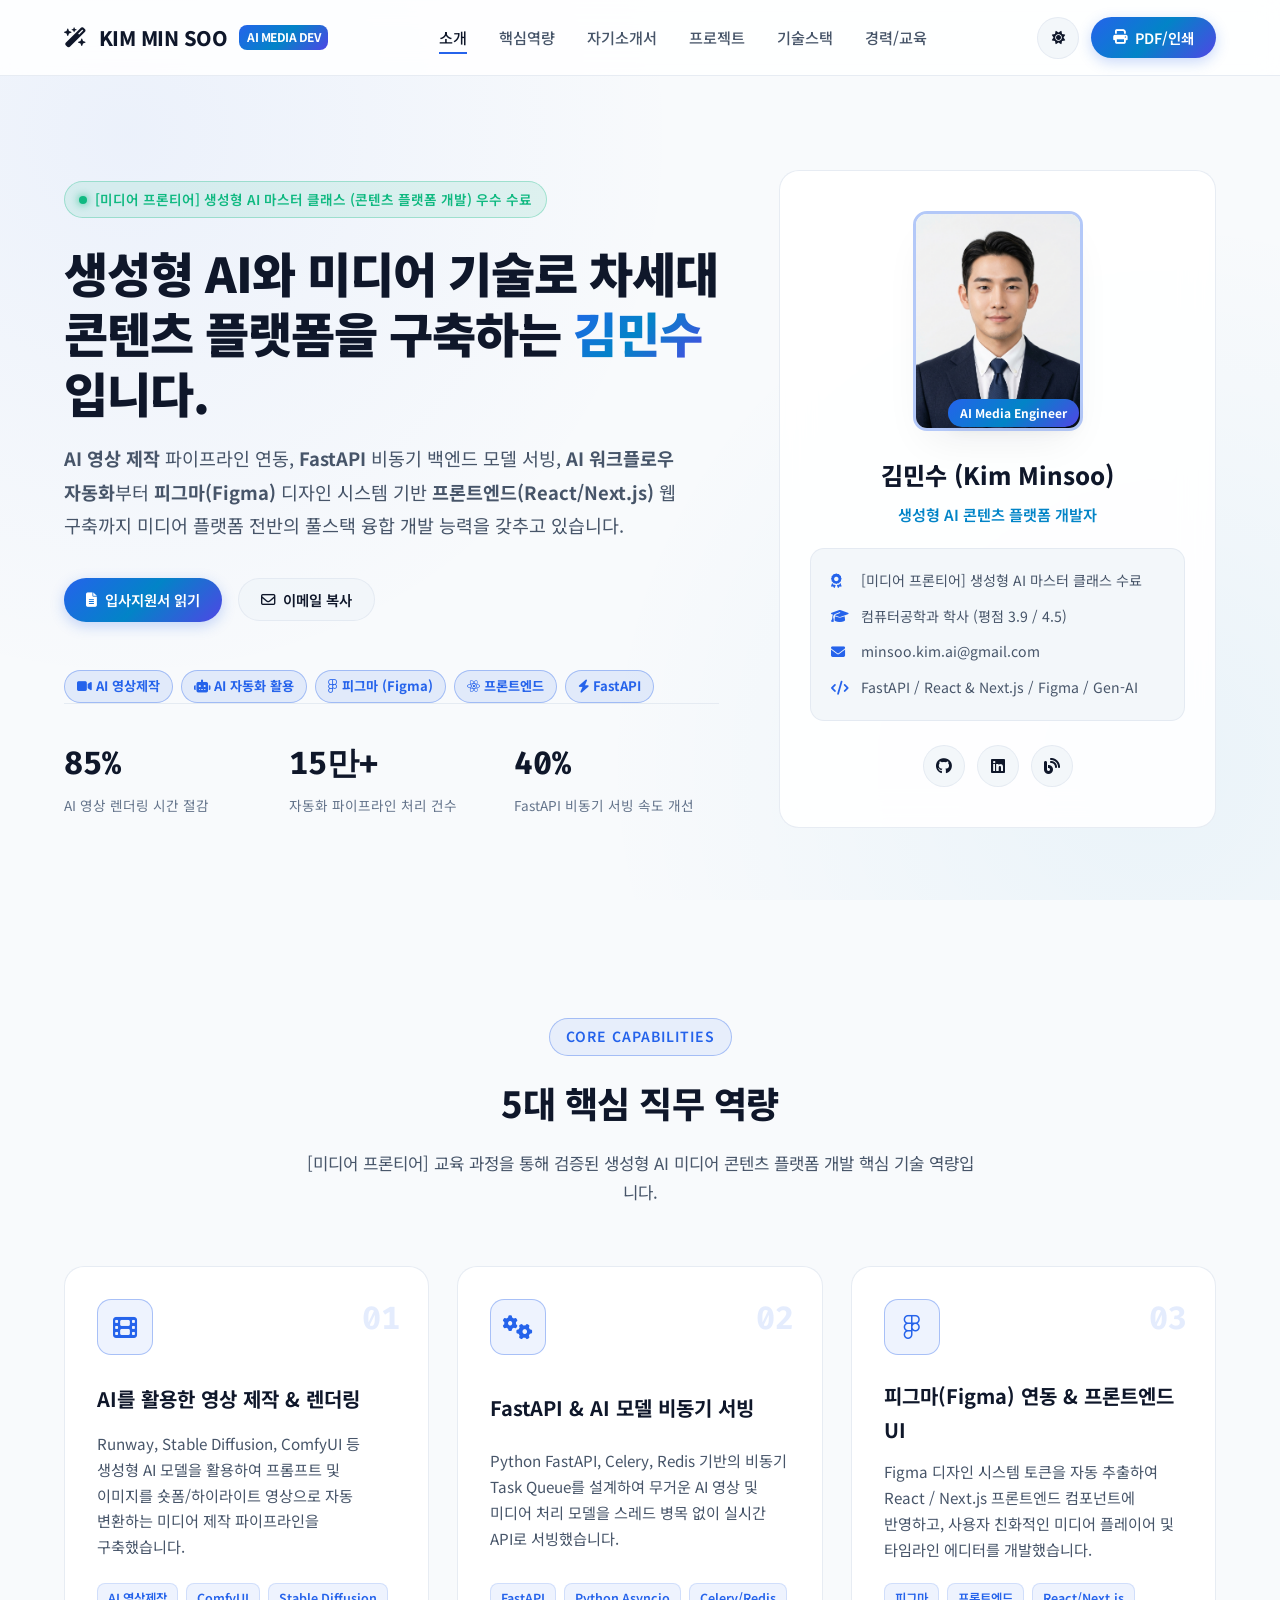
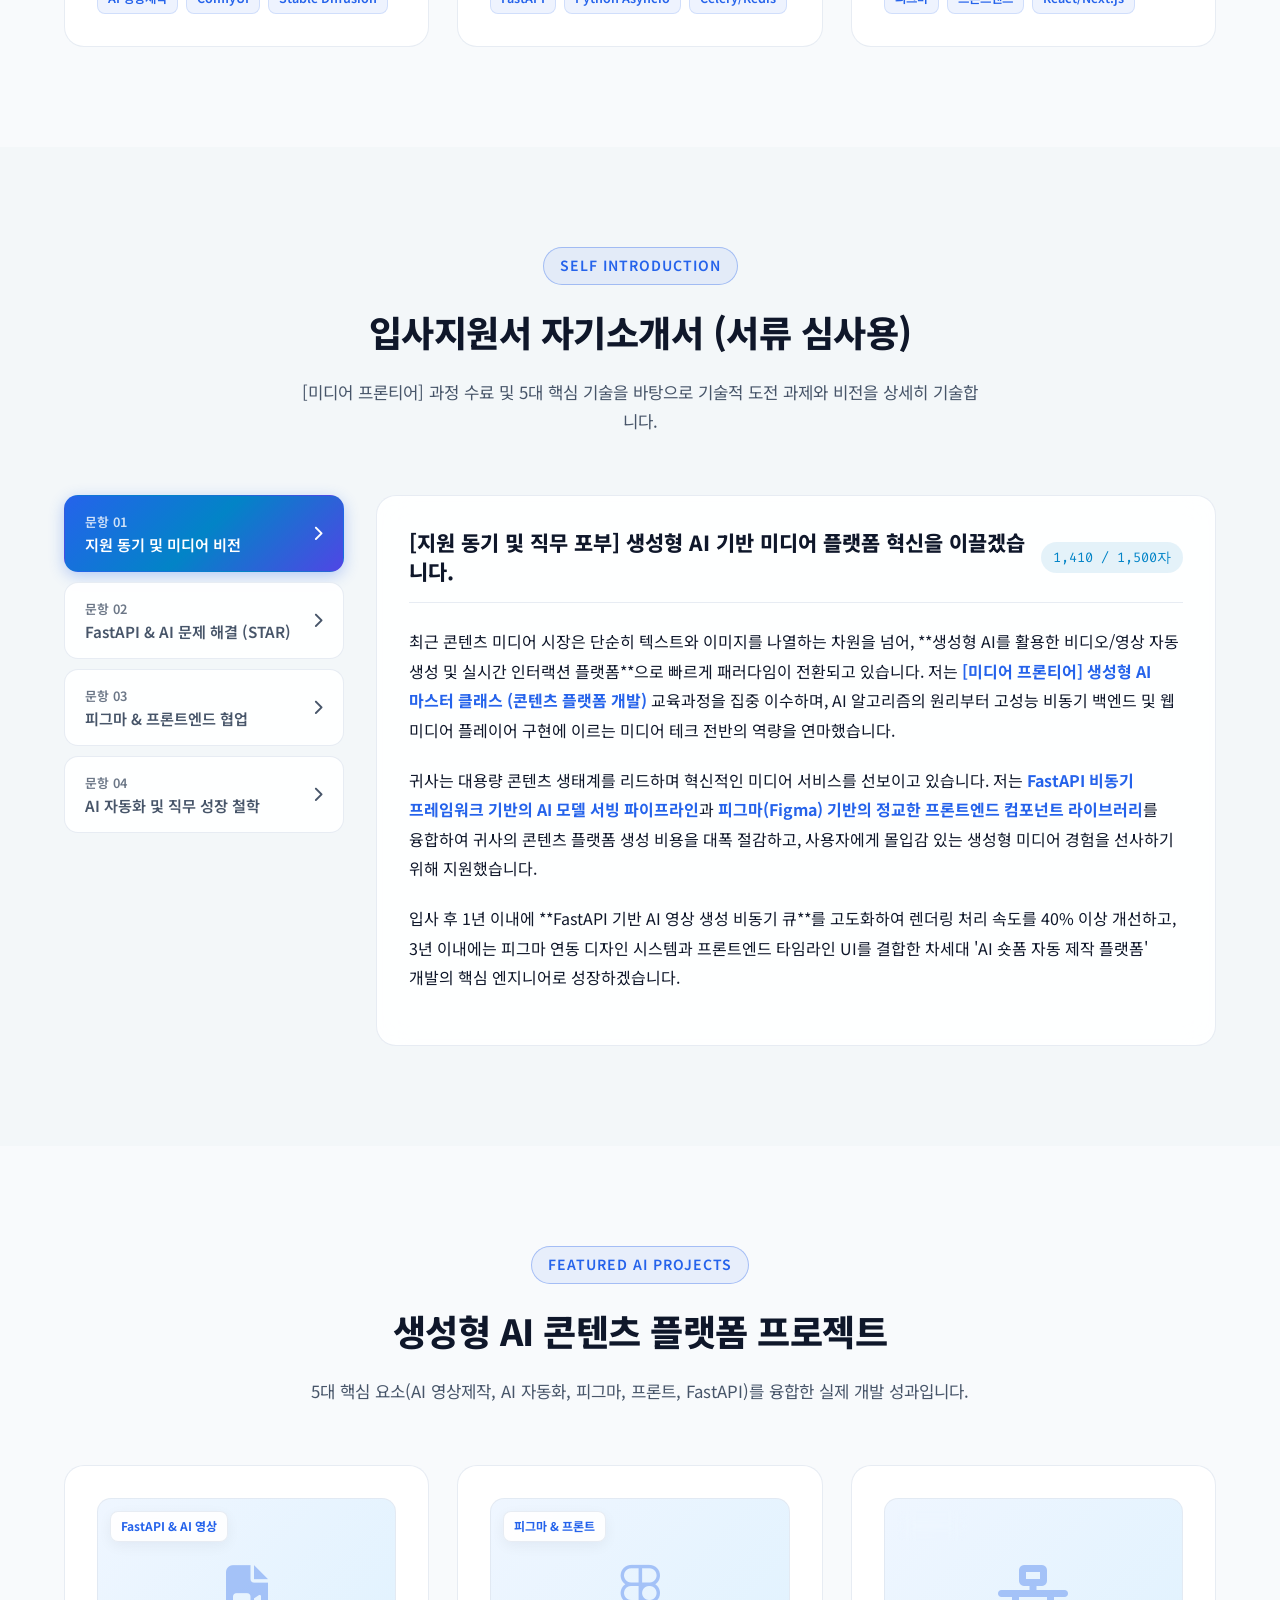
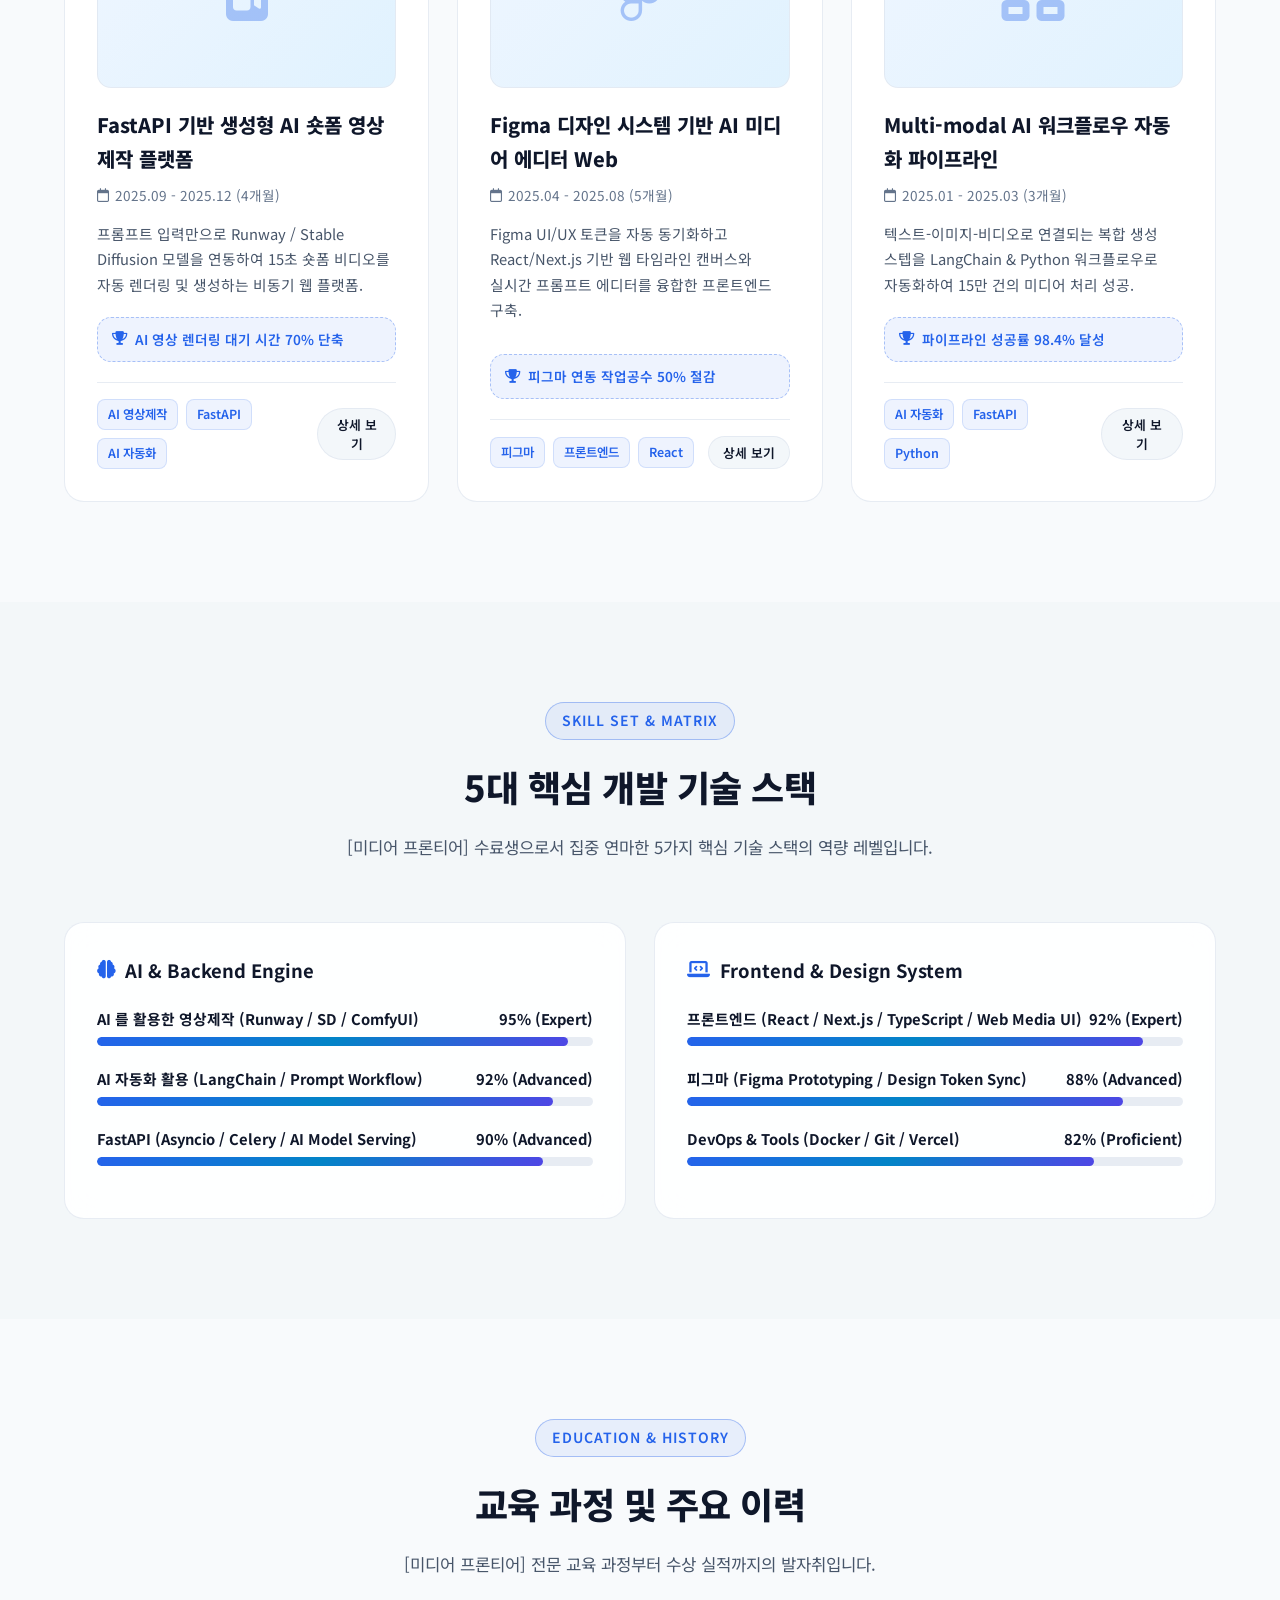
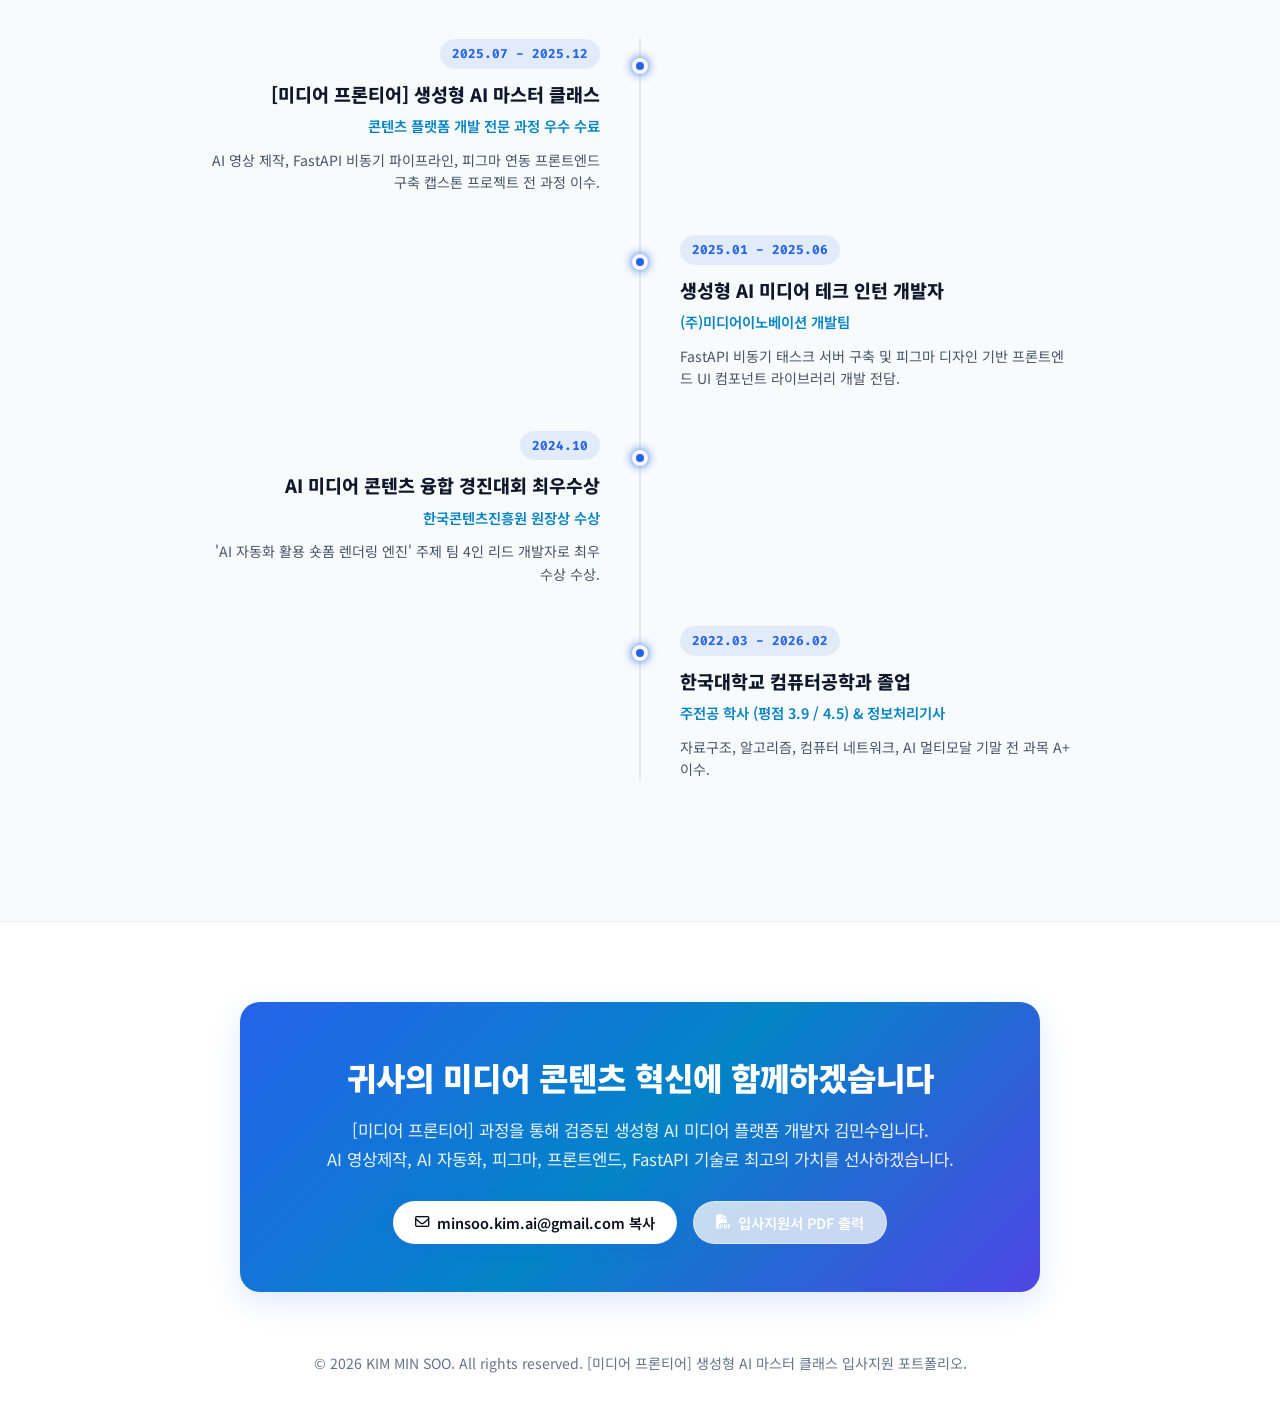
==== commit db32909d: "feat: Apply public directory favicon, app icon, and site.webmanifest" ====
--- a/portfolio_1/index.html
+++ b/portfolio_1/index.html
@@ -19,6 +19,13 @@
     
     <!-- FontAwesome Icons -->
     <link rel="stylesheet" href="https://cdnjs.cloudflare.com/ajax/libs/font-awesome/6.4.0/css/all.min.css">
+
+    <!-- Favicon & App Icon (Public Folder) -->
+    <link rel="icon" type="image/x-icon" href="public/favicon.ico">
+    <link rel="icon" type="image/png" href="public/favicon.png">
+    <link rel="shortcut icon" href="public/favicon.png">
+    <link rel="apple-touch-icon" sizes="180x180" href="public/apple-touch-icon.png">
+    <link rel="manifest" href="public/site.webmanifest">
 
     <!-- External Portfolio CSS -->
     <link rel="stylesheet" href="css/portfolio.css">
